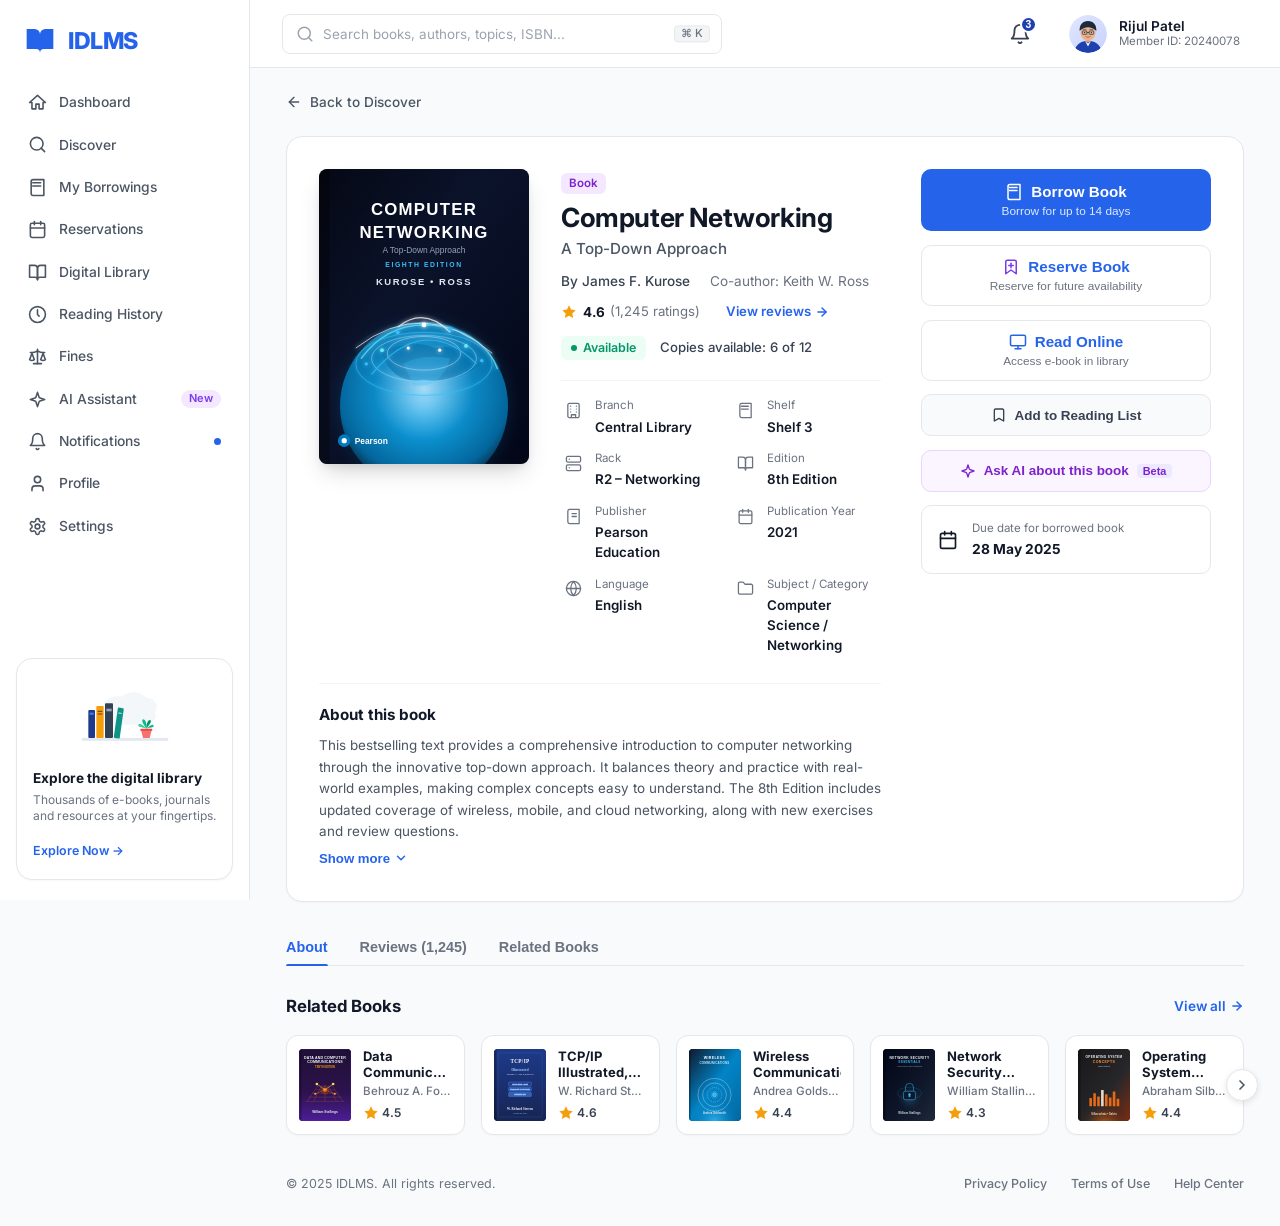
==== book-details.html @ 8ca8f544 "first commit" ====
<!DOCTYPE html>
<html lang="en">
<head>
    <meta charset="UTF-8">
    <meta name="viewport" content="width=device-width, initial-scale=1.0">
    <title>IDLMS - Book Details</title>
    <link rel="stylesheet" href="css/global.css">
    <link rel="stylesheet" href="css/components.css">
    <link rel="stylesheet" href="css/book-details.css">
</head>
<body>
    <div class="app-layout">
        <!-- ==================== SIDEBAR ==================== -->
        <aside class="sidebar">
            <div class="sidebar-top-group">
                <!-- Logo -->
                <div class="sidebar-header">
                    <a href="dashboard.html" class="sidebar-logo">
                        <svg xmlns="http://www.w3.org/2000/svg" viewBox="0 0 24 24" fill="currentColor">
                            <path d="M2 3h6a4 4 0 0 1 4 4v14a3 3 0 0 0-3-3H2z"></path>
                            <path d="M22 3h-6a4 4 0 0 0-4 4v14a3 3 0 0 1 3-3h7z"></path>
                        </svg>
                        IDLMS
                    </a>
                </div>

                <!-- Navigation Links -->
                <nav class="sidebar-nav">
                    <a href="dashboard.html" class="nav-link">
                        <svg xmlns="http://www.w3.org/2000/svg" viewBox="0 0 24 24" fill="none" stroke="currentColor" stroke-width="2" stroke-linecap="round" stroke-linejoin="round">
                            <path d="M10 20v-6h4v6h5v-8h3L12 3 2 12h3v8z"></path>
                        </svg>
                        <span>Dashboard</span>
                    </a>

                    <a href="discover.html" class="nav-link">
                        <svg xmlns="http://www.w3.org/2000/svg" viewBox="0 0 24 24" fill="none" stroke="currentColor" stroke-width="2" stroke-linecap="round" stroke-linejoin="round">
                            <circle cx="11" cy="11" r="8"></circle>
                            <line x1="21" y1="21" x2="16.65" y2="16.65"></line>
                        </svg>
                        <span>Discover</span>
                    </a>

                    <a href="borrowings.html" class="nav-link">
                        <svg xmlns="http://www.w3.org/2000/svg" viewBox="0 0 24 24" fill="none" stroke="currentColor" stroke-width="2" stroke-linecap="round" stroke-linejoin="round">
                            <path d="M4 19.5v-15A2.5 2.5 0 0 1 6.5 2H20v20H6.5a2.5 2.5 0 0 1-2.5-2.5Z"></path>
                            <path d="M6 6h10"></path>
                            <path d="M6 10h10"></path>
                        </svg>
                        <span>My Borrowings</span>
                    </a>

                    <a href="reservations.html" class="nav-link">
                        <svg xmlns="http://www.w3.org/2000/svg" viewBox="0 0 24 24" fill="none" stroke="currentColor" stroke-width="2" stroke-linecap="round" stroke-linejoin="round">
                            <rect width="18" height="18" x="3" y="4" rx="2" ry="2"></rect>
                            <line x1="16" x2="16" y1="2" y2="6"></line>
                            <line x1="8" x2="8" y1="2" y2="6"></line>
                            <line x1="3" x2="21" y1="10" y2="10"></line>
                        </svg>
                        <span>Reservations</span>
                    </a>

                    <a href="digital-library.html" class="nav-link">
                        <svg xmlns="http://www.w3.org/2000/svg" viewBox="0 0 24 24" fill="none" stroke="currentColor" stroke-width="2" stroke-linecap="round" stroke-linejoin="round">
                            <path d="M2 3h6a4 4 0 0 1 4 4v14a3 3 0 0 0-3-3H2z"></path>
                            <path d="M22 3h-6a4 4 0 0 0-4 4v14a3 3 0 0 1 3-3h7z"></path>
                        </svg>
                        <span>Digital Library</span>
                    </a>

                    <a href="reading-history.html" class="nav-link">
                        <svg xmlns="http://www.w3.org/2000/svg" viewBox="0 0 24 24" fill="none" stroke="currentColor" stroke-width="2" stroke-linecap="round" stroke-linejoin="round">
                            <circle cx="12" cy="12" r="10"></circle>
                            <polyline points="12 6 12 12 14 14"></polyline>
                        </svg>
                        <span>Reading History</span>
                    </a>

                    <a href="fines.html" class="nav-link">
                        <svg xmlns="http://www.w3.org/2000/svg" viewBox="0 0 24 24" fill="none" stroke="currentColor" stroke-width="2" stroke-linecap="round" stroke-linejoin="round">
                            <path d="m16 16 3-8 3 8c-.87.65-1.92 1-3 1s-2.13-.35-3-1Z"></path>
                            <path d="m2 16 3-8 3 8c-.87.65-1.92 1-3 1s-2.13-.35-3-1Z"></path>
                            <path d="M7 21h10"></path>
                            <path d="M12 3v18"></path>
                            <path d="M3 7h2c2 0 5-1 7-2 2 1 5 2 7 2h2"></path>
                        </svg>
                        <span>Fines</span>
                    </a>

                    <a href="#" class="nav-link">
                        <svg xmlns="http://www.w3.org/2000/svg" viewBox="0 0 24 24" fill="none" stroke="currentColor" stroke-width="2" stroke-linecap="round" stroke-linejoin="round">
                            <path d="m12 3-1.9 5.8a2 2 0 0 1-1.3 1.3L3 12l5.8 1.9a2 2 0 0 1 1.3 1.3L12 21l1.9-5.8a2 2 0 0 1 1.3-1.3L21 12l-5.8-1.9a2 2 0 0 1-1.3-1.3Z"></path>
                        </svg>
                        <span>AI Assistant</span>
                        <span class="nav-badge nav-badge-purple">New</span>
                    </a>

                    <a href="#" class="nav-link">
                        <svg xmlns="http://www.w3.org/2000/svg" viewBox="0 0 24 24" fill="none" stroke="currentColor" stroke-width="2" stroke-linecap="round" stroke-linejoin="round">
                            <path d="M6 8a6 6 0 0 1 12 0c0 7 3 9 3 9H3s3-2 3-9"></path>
                            <path d="M10.3 21a1.94 1.94 0 0 0 3.4 0"></path>
                        </svg>
                        <span>Notifications</span>
                        <span class="nav-dot"></span>
                    </a>

                    <a href="#" class="nav-link">
                        <svg xmlns="http://www.w3.org/2000/svg" viewBox="0 0 24 24" fill="none" stroke="currentColor" stroke-width="2" stroke-linecap="round" stroke-linejoin="round">
                            <path d="M19 21v-2a4 4 0 0 0-4-4H9a4 4 0 0 0-4 4v2"></path>
                            <circle cx="12" cy="7" r="4"></circle>
                        </svg>
                        <span>Profile</span>
                    </a>

                    <a href="#" class="nav-link">
                        <svg xmlns="http://www.w3.org/2000/svg" viewBox="0 0 24 24" fill="none" stroke="currentColor" stroke-width="2" stroke-linecap="round" stroke-linejoin="round">
                            <path d="M12.22 2h-.44a2 2 0 0 0-2 2v.18a2 2 0 0 1-1 1.73l-.43.25a2 2 0 0 1-2 0l-.15-.08a2 2 0 0 0-2.73.73l-.22.38a2 2 0 0 0 .73 2.73l.15.1a2 2 0 0 1 1 1.72v.51a2 2 0 0 1-1 1.74l-.15.09a2 2 0 0 0-.73 2.73l.22.38a2 2 0 0 0 2.73.73l.15-.08a2 2 0 0 1 2 0l.43.25a2 2 0 0 1 1 1.73V20a2 2 0 0 0 2 2h.44a2 2 0 0 0 2-2v-.18a2 2 0 0 1 1-1.73l.43-.25a2 2 0 0 1 2 0l.15.08a2 2 0 0 0 2.73-.73l.22-.39a2 2 0 0 0-.73-2.73l-.15-.08a2 2 0 0 1-1-1.74v-.5a2 2 0 0 1 1-1.74l.15-.09a2 2 0 0 0 .73-2.73l-.22-.38a2 2 0 0 0-2.73-.73l-.15.08a2 2 0 0 1-2 0l-.43-.25a2 2 0 0 1-1-1.73V4a2 2 0 0 0-2-2z"></path>
                            <circle cx="12" cy="12" r="3"></circle>
                        </svg>
                        <span>Settings</span>
                    </a>
                </nav>
            </div>

            <!-- Bottom Promo Card -->
            <div class="sidebar-promo">
                <div class="sidebar-promo-img-wrap">
                    <img src="assets/images/digital-lib-promo.svg" alt="Explore the digital library">
                </div>
                <h4>Explore the digital library</h4>
                <p>Thousands of e-books, journals and resources at your fingertips.</p>
                <a href="digital-library.html">Explore Now &rarr;</a>
            </div>
        </aside>

        <!-- ==================== MAIN CONTENT WRAPPER ==================== -->
        <div class="main-wrapper">
            <!-- Top Header -->
            <header class="top-header">
                <form class="header-search" id="headerSearchForm" action="search-results.html" method="GET">
                    <svg class="header-search-icon" xmlns="http://www.w3.org/2000/svg" viewBox="0 0 24 24" fill="none" stroke="currentColor" stroke-width="2" stroke-linecap="round" stroke-linejoin="round">
                        <circle cx="11" cy="11" r="8"></circle>
                        <line x1="21" y1="21" x2="16.65" y2="16.65"></line>
                    </svg>
                    <input type="text" name="q" id="globalSearchInput" class="header-search-input" placeholder="Search books, authors, topics, ISBN...">
                    <span class="search-shortcut-kbd">&#8984; K</span>
                </form>

                <div class="header-right">
                    <!-- Notifications -->
                    <div class="dropdown-container">
                        <button type="button" class="header-notification-btn" id="notifBtn" title="Notifications">
                            <svg xmlns="http://www.w3.org/2000/svg" viewBox="0 0 24 24" fill="none" stroke="currentColor" stroke-width="2" stroke-linecap="round" stroke-linejoin="round">
                                <path d="M6 8a6 6 0 0 1 12 0c0 7 3 9 3 9H3s3-2 3-9"></path>
                                <path d="M10.3 21a1.94 1.94 0 0 0 3.4 0"></path>
                            </svg>
                            <span class="notification-count-badge">3</span>
                        </button>
                        <div class="popover-menu" id="notifMenu" style="width: 280px;">
                            <div style="padding: 0.5rem 1rem; font-weight: 700; font-size: 0.85rem; border-bottom: 1px solid #E5E7EB;">
                                Notifications (3)
                            </div>
                            <div class="popover-item" style="flex-direction: column; align-items: flex-start; gap: 2px;">
                                <span style="font-weight: 600; color: #111827;">Book Due in 2 days</span>
                                <span style="font-size: 0.72rem; color: #6B7280;">Deep Work is due on 26 May 2025</span>
                            </div>
                            <div class="popover-item" style="flex-direction: column; align-items: flex-start; gap: 2px;">
                                <span style="font-weight: 600; color: #111827;">Reservation Available</span>
                                <span style="font-size: 0.72rem; color: #6B7280;">Thinking, Fast and Slow is ready for pickup</span>
                            </div>
                            <div class="popover-item" style="flex-direction: column; align-items: flex-start; gap: 2px;">
                                <span style="font-weight: 600; color: #DC2626;">Fine Reminder</span>
                                <span style="font-size: 0.72rem; color: #6B7280;">Outstanding library balance: ₹120</span>
                            </div>
                        </div>
                    </div>

                    <!-- User Profile -->
                    <div class="dropdown-container">
                        <div class="user-profile-widget" id="profileWidget">
                            <img src="assets/images/avatar.svg" alt="Rijul Patel" class="user-avatar-img">
                            <div class="user-meta">
                                <span class="user-name">Rijul Patel</span>
                                <span class="user-member-id">Member ID: 20240078</span>
                            </div>
                        </div>
                        <div class="popover-menu" id="profileMenu">
                            <a href="#" class="popover-item">
                                <svg xmlns="http://www.w3.org/2000/svg" viewBox="0 0 24 24" fill="none" stroke="currentColor" stroke-width="2"><path d="M19 21v-2a4 4 0 0 0-4-4H9a4 4 0 0 0-4 4v2"></path><circle cx="12" cy="7" r="4"></circle></svg>
                                <span>My Profile</span>
                            </a>
                            <a href="borrowings.html" class="popover-item">
                                <svg xmlns="http://www.w3.org/2000/svg" viewBox="0 0 24 24" fill="none" stroke="currentColor" stroke-width="2"><path d="M4 19.5v-15A2.5 2.5 0 0 1 6.5 2H20v20H6.5a2.5 2.5 0 0 1-2.5-2.5Z"></path></svg>
                                <span>Borrowing History</span>
                            </a>
                            <a href="#" class="popover-item">
                                <svg xmlns="http://www.w3.org/2000/svg" viewBox="0 0 24 24" fill="none" stroke="currentColor" stroke-width="2"><circle cx="12" cy="12" r="3"></circle><path d="M12.22 2h-.44a2 2 0 0 0-2 2v.18a2 2 0 0 1-1 1.73l-.43.25a2 2 0 0 1-2 0l-.15-.08a2 2 0 0 0-2.73.73l-.22.38a2 2 0 0 0 .73 2.73l.15.1a2 2 0 0 1 1 1.72v.51a2 2 0 0 1-1 1.74l-.15.09a2 2 0 0 0-.73 2.73l.22.38a2 2 0 0 0 2.73.73l.15-.08a2 2 0 0 1 2 0l.43.25a2 2 0 0 1 1 1.73V20a2 2 0 0 0 2 2h.44a2 2 0 0 0 2-2v-.18a2 2 0 0 1 1-1.73l.43-.25a2 2 0 0 1 2 0l.15.08a2 2 0 0 0 2.73-.73l.22-.39a2 2 0 0 0-.73-2.73l-.15-.08a2 2 0 0 1-1-1.74v-.5a2 2 0 0 1 1-1.74l.15-.09a2 2 0 0 0 .73-2.73l-.22-.38a2 2 0 0 0-2.73-.73l-.15.08a2 2 0 0 1-2 0l-.43-.25a2 2 0 0 1-1-1.73V4a2 2 0 0 0-2-2z"></path></svg>
                                <span>Account Settings</span>
                            </a>
                            <div class="popover-divider"></div>
                            <a href="index.html" class="popover-item" style="color: #DC2626;">
                                <svg xmlns="http://www.w3.org/2000/svg" viewBox="0 0 24 24" fill="none" stroke="currentColor" stroke-width="2" style="color: #DC2626;"><path d="M9 21H5a2 2 0 0 1-2-2V5a2 2 0 0 1 2-2h4"></path><polyline points="16 17 21 12 16 7"></polyline><line x1="21" y1="12" x2="9" y2="12"></line></svg>
                                <span>Sign Out</span>
                            </a>
                        </div>
                    </div>
                </div>
            </header>

            <!-- Main Book Details Body -->
            <main class="book-details-main">
                <!-- Back navigation link -->
                <div class="back-nav-wrap">
                    <a href="dashboard.html" class="back-nav-link" id="backBtn">
                        <svg xmlns="http://www.w3.org/2000/svg" viewBox="0 0 24 24" fill="none" stroke="currentColor" stroke-width="2" stroke-linecap="round" stroke-linejoin="round">
                            <line x1="19" y1="12" x2="5" y2="12"></line>
                            <polyline points="12 19 5 12 12 5"></polyline>
                        </svg>
                        <span>Back</span>
                    </a>
                </div>

                <!-- Main White Card: Left Info & Right Actions -->
                <div class="book-details-card">
                    <!-- Left Section: Cover + Metadata + Specifications + About -->
                    <div class="book-details-left">
                        <!-- Top Row: Cover and Core Meta -->
                        <div class="book-hero-section">
                            <!-- Large Book Cover -->
                            <div class="book-cover-large-wrap">
                                <img src="assets/images/covers/computer-networking.svg" alt="Computer Networking" id="bookCover" class="book-cover-large">
                            </div>

                            <!-- Meta Details -->
                            <div class="book-info-col">
                                <span class="book-type-pill" id="bookTypeBadge">Book</span>
                                <h1 class="book-details-title" id="bookTitle">Computer Networking</h1>
                                <p class="book-details-subtitle" id="bookSubtitle">A Top-Down Approach</p>

                                <div class="book-authors-row">
                                    <span class="book-author-primary" id="bookAuthor">By James F. Kurose</span>
                                    <span class="book-author-secondary" id="bookCoAuthor">Co-author: Keith W. Ross</span>
                                </div>

                                <div class="book-rating-row">
                                    <svg class="star-icon-gold" viewBox="0 0 24 24" fill="currentColor">
                                        <polygon points="12 2 15.09 8.26 22 9.27 17 14.14 18.18 21.02 12 17.77 5.82 21.02 7 14.14 2 9.27 8.91 8.26 12 2"></polygon>
                                    </svg>
                                    <span class="rating-score" id="bookRating">4.6</span>
                                    <span class="rating-count" id="bookRatingCount">(1,245 ratings)</span>
                                    <a class="view-reviews-link" id="viewReviewsLink">
                                        <span>View reviews</span>
                                        <svg xmlns="http://www.w3.org/2000/svg" width="14" height="14" viewBox="0 0 24 24" fill="none" stroke="currentColor" stroke-width="2.5" stroke-linecap="round" stroke-linejoin="round">
                                            <line x1="5" y1="12" x2="19" y2="12"></line>
                                            <polyline points="12 5 19 12 12 19"></polyline>
                                        </svg>
                                    </a>
                                </div>

                                <div class="book-avail-row">
                                    <div class="badge-available-green" id="bookAvailBadge">
                                        <span class="badge-available-dot" id="bookAvailDot"></span>
                                        <span id="bookAvailText">Available</span>
                                    </div>
                                    <span class="copies-text" id="bookCopiesText">Copies available: 6 of 12</span>
                                </div>

                                <!-- 2-Column Specifications Grid -->
                                <div class="book-specs-grid">
                                    <!-- 1. Branch -->
                                    <div class="spec-item">
                                        <div class="spec-icon-box">
                                            <svg xmlns="http://www.w3.org/2000/svg" viewBox="0 0 24 24" fill="none" stroke="currentColor" stroke-width="1.8" stroke-linecap="round" stroke-linejoin="round">
                                                <rect width="16" height="20" x="4" y="2" rx="2" ry="2"></rect>
                                                <path d="M9 22v-4h6v4"></path>
                                                <path d="M8 6h.01"></path>
                                                <path d="M16 6h.01"></path>
                                                <path d="M8 10h.01"></path>
                                                <path d="M16 10h.01"></path>
                                                <path d="M8 14h.01"></path>
                                                <path d="M16 14h.01"></path>
                                            </svg>
                                        </div>
                                        <div class="spec-details">
                                            <span class="spec-label">Branch</span>
                                            <span class="spec-value" id="bookBranch">Central Library</span>
                                        </div>
                                    </div>

                                    <!-- 2. Shelf -->
                                    <div class="spec-item">
                                        <div class="spec-icon-box">
                                            <svg xmlns="http://www.w3.org/2000/svg" viewBox="0 0 24 24" fill="none" stroke="currentColor" stroke-width="1.8" stroke-linecap="round" stroke-linejoin="round">
                                                <path d="M4 19.5v-15A2.5 2.5 0 0 1 6.5 2H20v20H6.5a2.5 2.5 0 0 1-2.5-2.5Z"></path>
                                                <path d="M6 6h10"></path>
                                                <path d="M6 10h10"></path>
                                            </svg>
                                        </div>
                                        <div class="spec-details">
                                            <span class="spec-label">Shelf</span>
                                            <span class="spec-value" id="bookShelf">Shelf 3</span>
                                        </div>
                                    </div>

                                    <!-- 3. Rack -->
                                    <div class="spec-item">
                                        <div class="spec-icon-box">
                                            <svg xmlns="http://www.w3.org/2000/svg" viewBox="0 0 24 24" fill="none" stroke="currentColor" stroke-width="1.8" stroke-linecap="round" stroke-linejoin="round">
                                                <rect width="20" height="8" x="2" y="2" rx="2" ry="2"></rect>
                                                <rect width="20" height="8" x="2" y="14" rx="2" ry="2"></rect>
                                                <line x1="6" x2="6.01" y1="6" y2="6"></line>
                                                <line x1="6" x2="6.01" y1="18" y2="18"></line>
                                            </svg>
                                        </div>
                                        <div class="spec-details">
                                            <span class="spec-label">Rack</span>
                                            <span class="spec-value" id="bookRack">R2 – Networking</span>
                                        </div>
                                    </div>

                                    <!-- 4. Edition -->
                                    <div class="spec-item">
                                        <div class="spec-icon-box">
                                            <svg xmlns="http://www.w3.org/2000/svg" viewBox="0 0 24 24" fill="none" stroke="currentColor" stroke-width="1.8" stroke-linecap="round" stroke-linejoin="round">
                                                <path d="M2 3h6a4 4 0 0 1 4 4v14a3 3 0 0 0-3-3H2z"></path>
                                                <path d="M22 3h-6a4 4 0 0 0-4 4v14a3 3 0 0 1 3-3h7z"></path>
                                            </svg>
                                        </div>
                                        <div class="spec-details">
                                            <span class="spec-label">Edition</span>
                                            <span class="spec-value" id="bookEdition">8th Edition</span>
                                        </div>
                                    </div>

                                    <!-- 5. Publisher -->
                                    <div class="spec-item">
                                        <div class="spec-icon-box">
                                            <svg xmlns="http://www.w3.org/2000/svg" viewBox="0 0 24 24" fill="none" stroke="currentColor" stroke-width="1.8" stroke-linecap="round" stroke-linejoin="round">
                                                <path d="M4 19.5v-15A2.5 2.5 0 0 1 6.5 2H20v20H6.5a2.5 2.5 0 0 1-2.5-2.5Z"></path>
                                                <line x1="10" x2="16" y1="8" y2="8"></line>
                                                <line x1="10" x2="16" y1="12" y2="12"></line>
                                            </svg>
                                        </div>
                                        <div class="spec-details">
                                            <span class="spec-label">Publisher</span>
                                            <span class="spec-value" id="bookPublisher">Pearson Education</span>
                                        </div>
                                    </div>

                                    <!-- 6. Publication Year -->
                                    <div class="spec-item">
                                        <div class="spec-icon-box">
                                            <svg xmlns="http://www.w3.org/2000/svg" viewBox="0 0 24 24" fill="none" stroke="currentColor" stroke-width="1.8" stroke-linecap="round" stroke-linejoin="round">
                                                <rect width="18" height="18" x="3" y="4" rx="2" ry="2"></rect>
                                                <line x1="16" x2="16" y1="2" y2="6"></line>
                                                <line x1="8" x2="8" y1="2" y2="6"></line>
                                                <line x1="3" x2="21" y1="10" y2="10"></line>
                                            </svg>
                                        </div>
                                        <div class="spec-details">
                                            <span class="spec-label">Publication Year</span>
                                            <span class="spec-value" id="bookYear">2021</span>
                                        </div>
                                    </div>

                                    <!-- 7. Language -->
                                    <div class="spec-item">
                                        <div class="spec-icon-box">
                                            <svg xmlns="http://www.w3.org/2000/svg" viewBox="0 0 24 24" fill="none" stroke="currentColor" stroke-width="1.8" stroke-linecap="round" stroke-linejoin="round">
                                                <circle cx="12" cy="12" r="10"></circle>
                                                <line x1="2" x2="22" y1="12" y2="12"></line>
                                                <path d="M12 2a15.3 15.3 0 0 1 4 10 15.3 15.3 0 0 1-4 10 15.3 15.3 0 0 1-4-10 15.3 15.3 0 0 1 4-10z"></path>
                                            </svg>
                                        </div>
                                        <div class="spec-details">
                                            <span class="spec-label">Language</span>
                                            <span class="spec-value" id="bookLanguage">English</span>
                                        </div>
                                    </div>

                                    <!-- 8. Subject / Category -->
                                    <div class="spec-item">
                                        <div class="spec-icon-box">
                                            <svg xmlns="http://www.w3.org/2000/svg" viewBox="0 0 24 24" fill="none" stroke="currentColor" stroke-width="1.8" stroke-linecap="round" stroke-linejoin="round">
                                                <path d="M4 20h16a2 2 0 0 0 2-2V8a2 2 0 0 0-2-2h-7.93a2 2 0 0 1-1.66-.9l-.82-1.2A2 2 0 0 0 7.93 3H4a2 2 0 0 0-2 2v13c0 1.1.9 2 2 2Z"></path>
                                            </svg>
                                        </div>
                                        <div class="spec-details">
                                            <span class="spec-label">Subject / Category</span>
                                            <span class="spec-value" id="bookCategory">Computer Science / Networking</span>
                                        </div>
                                    </div>
                                </div>
                            </div>
                        </div>

                        <!-- Bottom: About this book Section -->
                        <div class="book-about-section">
                            <h3 class="about-heading">About this book</h3>
                            <p class="about-text" id="bookAbout">
                                This bestselling text provides a comprehensive introduction to computer networking through the innovative top-down approach. It balances theory and practice with real-world examples, making complex concepts easy to understand. The 8th Edition includes updated coverage of wireless, mobile, and cloud networking, along with new exercises and review questions.
                            </p>
                            <p class="about-text about-extended-text" id="bookAboutExtended">
                                Widely adopted by academic institutions and networking professionals worldwide, this edition incorporates recent advancements in networking architecture, Software-Defined Networking (SDN), internet security, and modern transport layer protocols including QUIC. Features hands-on Wireshark lab assignments and comprehensive end-of-chapter problems.
                            </p>
                            <button type="button" class="btn-show-more" id="btnShowMore">
                                <span>Show more</span>
                                <svg xmlns="http://www.w3.org/2000/svg" width="14" height="14" viewBox="0 0 24 24" fill="none" stroke="currentColor" stroke-width="2.5" stroke-linecap="round" stroke-linejoin="round">
                                    <polyline points="6 9 12 15 18 9"></polyline>
                                </svg>
                            </button>
                        </div>
                    </div>

                    <!-- Right Section: Action Panel Stack -->
                    <div class="book-actions-sidebar">
                        <!-- 1. Borrow Book Primary Action -->
                        <button type="button" class="btn-action-borrow" id="btnBorrowBook">
                            <div class="action-btn-main-row">
                                <svg xmlns="http://www.w3.org/2000/svg" viewBox="0 0 24 24" fill="none" stroke="currentColor" stroke-width="2" stroke-linecap="round" stroke-linejoin="round">
                                    <path d="M4 19.5v-15A2.5 2.5 0 0 1 6.5 2H20v20H6.5a2.5 2.5 0 0 1-2.5-2.5Z"></path>
                                    <path d="M6 6h10"></path>
                                    <path d="M6 10h10"></path>
                                </svg>
                                <span>Borrow Book</span>
                            </div>
                            <span class="action-btn-subtext">Borrow for up to 14 days</span>
                        </button>

                        <!-- 2. Reserve Book Secondary Action -->
                        <button type="button" class="btn-action-reserve" id="btnReserveBook">
                            <div class="action-btn-main-row">
                                <svg xmlns="http://www.w3.org/2000/svg" viewBox="0 0 24 24" fill="none" stroke="currentColor" stroke-width="2" stroke-linecap="round" stroke-linejoin="round">
                                    <path d="M19 21l-7-5-7 5V5a2 2 0 0 1 2-2h10a2 2 0 0 1 2 2z"></path>
                                    <line x1="12" y1="7" x2="12" y2="13"></line>
                                    <line x1="9" y1="10" x2="15" y2="10"></line>
                                </svg>
                                <span>Reserve Book</span>
                            </div>
                            <span class="action-btn-subtext">Reserve for future availability</span>
                        </button>

                        <!-- 3. Read Online Action -->
                        <button type="button" class="btn-action-read" id="btnReadOnline">
                            <div class="action-btn-main-row">
                                <svg xmlns="http://www.w3.org/2000/svg" viewBox="0 0 24 24" fill="none" stroke="currentColor" stroke-width="2" stroke-linecap="round" stroke-linejoin="round">
                                    <rect width="20" height="14" x="2" y="3" rx="2"></rect>
                                    <line x1="8" x2="16" y1="21" y2="21"></line>
                                    <line x1="12" x2="12" y1="17" y2="21"></line>
                                </svg>
                                <span>Read Online</span>
                            </div>
                            <span class="action-btn-subtext">Access e-book in library</span>
                        </button>

                        <!-- 4. Add to Reading List Action -->
                        <button type="button" class="btn-action-bookmark" id="btnBookmark">
                            <svg xmlns="http://www.w3.org/2000/svg" viewBox="0 0 24 24" fill="none" stroke="currentColor" stroke-width="2" stroke-linecap="round" stroke-linejoin="round">
                                <path d="m19 21-7-4-7 4V5a2 2 0 0 1 2-2h10a2 2 0 0 1 2 2v16z"></path>
                            </svg>
                            <span id="bookmarkBtnText">Add to Reading List</span>
                        </button>

                        <!-- 5. Ask AI Action -->
                        <button type="button" class="btn-action-ai" id="btnAskAI">
                            <svg xmlns="http://www.w3.org/2000/svg" viewBox="0 0 24 24" fill="none" stroke="currentColor" stroke-width="2" stroke-linecap="round" stroke-linejoin="round">
                                <path d="m12 3-1.9 5.8a2 2 0 0 1-1.3 1.3L3 12l5.8 1.9a2 2 0 0 1 1.3 1.3L12 21l1.9-5.8a2 2 0 0 1 1.3-1.3L21 12l-5.8-1.9a2 2 0 0 1-1.3-1.3Z"></path>
                            </svg>
                            <span>Ask AI about this book</span>
                            <span class="ai-beta-tag">Beta</span>
                        </button>

                        <!-- 6. Due Date Card -->
                        <div class="due-date-card" id="dueDateCard">
                            <div class="due-icon-box">
                                <svg xmlns="http://www.w3.org/2000/svg" viewBox="0 0 24 24" fill="none" stroke="currentColor" stroke-width="2" stroke-linecap="round" stroke-linejoin="round">
                                    <rect width="18" height="18" x="3" y="4" rx="2" ry="2"></rect>
                                    <line x1="16" x2="16" y1="2" y2="6"></line>
                                    <line x1="8" x2="8" y1="2" y2="6"></line>
                                    <line x1="3" x2="21" y1="10" y2="10"></line>
                                </svg>
                            </div>
                            <div class="due-meta">
                                <span class="due-label">Due date for borrowed book</span>
                                <span class="due-value" id="bookDueDate">28 May 2025</span>
                            </div>
                        </div>
                    </div>
                </div>

                <!-- Navigation Tabs: About, Reviews, Related Books -->
                <div class="details-tabs-row">
                    <button type="button" class="detail-tab-btn active" data-tab="about">About</button>
                    <button type="button" class="detail-tab-btn" data-tab="reviews" id="tabReviewsBtn">Reviews (1,245)</button>
                    <button type="button" class="detail-tab-btn" data-tab="related" id="tabRelatedBtn">Related Books</button>
                </div>

                <!-- Tab Panel 1 & Default: Related Books Section -->
                <div class="tab-panel active" id="panel-about">
                    <section class="related-books-section">
                        <div class="related-header-row">
                            <h2 class="related-title">Related Books</h2>
                            <a href="discover.html" class="related-view-all">
                                <span>View all</span>
                                <svg xmlns="http://www.w3.org/2000/svg" width="14" height="14" viewBox="0 0 24 24" fill="none" stroke="currentColor" stroke-width="2.5" stroke-linecap="round" stroke-linejoin="round">
                                    <line x1="5" y1="12" x2="19" y2="12"></line>
                                    <polyline points="12 5 19 12 12 19"></polyline>
                                </svg>
                            </a>
                        </div>

                        <div class="related-cards-wrapper">
                            <!-- 5 Related Cards Grid -->
                            <div class="related-cards-grid" id="relatedCardsGrid">
                                <!-- Card 1: Data Communications and Networking -->
                                <a href="book-details.html?id=data-communications" class="related-book-card">
                                    <div class="related-cover-thumb">
                                        <img src="assets/images/covers/data-comm.svg" alt="Data Communications and Networking">
                                    </div>
                                    <div class="related-meta">
                                        <h3 class="related-book-title">Data Communications and Networking</h3>
                                        <span class="related-book-author">Behrouz A. Forouzan</span>
                                        <div class="related-rating-row">
                                            <svg class="star-icon-gold" viewBox="0 0 24 24" fill="currentColor" width="12" height="12">
                                                <polygon points="12 2 15.09 8.26 22 9.27 17 14.14 18.18 21.02 12 17.77 5.82 21.02 7 14.14 2 9.27 8.91 8.26 12 2"></polygon>
                                            </svg>
                                            <span>4.5</span>
                                        </div>
                                    </div>
                                </a>

                                <!-- Card 2: TCP/IP Illustrated Volume 1 -->
                                <a href="book-details.html?id=tcp-ip-illustrated" class="related-book-card">
                                    <div class="related-cover-thumb">
                                        <img src="assets/images/covers/tcp-ip-illustrated.svg" alt="TCP/IP Illustrated Volume 1">
                                    </div>
                                    <div class="related-meta">
                                        <h3 class="related-book-title">TCP/IP Illustrated Volume 1</h3>
                                        <span class="related-book-author">W. Richard Stevens</span>
                                        <div class="related-rating-row">
                                            <svg class="star-icon-gold" viewBox="0 0 24 24" fill="currentColor" width="12" height="12">
                                                <polygon points="12 2 15.09 8.26 22 9.27 17 14.14 18.18 21.02 12 17.77 5.82 21.02 7 14.14 2 9.27 8.91 8.26 12 2"></polygon>
                                            </svg>
                                            <span>4.6</span>
                                        </div>
                                    </div>
                                </a>

                                <!-- Card 3: Wireless Communications -->
                                <a href="book-details.html?id=wireless-communications" class="related-book-card">
                                    <div class="related-cover-thumb">
                                        <img src="assets/images/covers/wireless-comm.svg" alt="Wireless Communications">
                                    </div>
                                    <div class="related-meta">
                                        <h3 class="related-book-title">Wireless Communications</h3>
                                        <span class="related-book-author">Andrea Goldsmith</span>
                                        <div class="related-rating-row">
                                            <svg class="star-icon-gold" viewBox="0 0 24 24" fill="currentColor" width="12" height="12">
                                                <polygon points="12 2 15.09 8.26 22 9.27 17 14.14 18.18 21.02 12 17.77 5.82 21.02 7 14.14 2 9.27 8.91 8.26 12 2"></polygon>
                                            </svg>
                                            <span>4.4</span>
                                        </div>
                                    </div>
                                </a>

                                <!-- Card 4: Network Security Essentials -->
                                <a href="book-details.html?id=network-security" class="related-book-card">
                                    <div class="related-cover-thumb">
                                        <img src="assets/images/covers/network-security.svg" alt="Network Security Essentials">
                                    </div>
                                    <div class="related-meta">
                                        <h3 class="related-book-title">Network Security Essentials</h3>
                                        <span class="related-book-author">William Stallings</span>
                                        <div class="related-rating-row">
                                            <svg class="star-icon-gold" viewBox="0 0 24 24" fill="currentColor" width="12" height="12">
                                                <polygon points="12 2 15.09 8.26 22 9.27 17 14.14 18.18 21.02 12 17.77 5.82 21.02 7 14.14 2 9.27 8.91 8.26 12 2"></polygon>
                                            </svg>
                                            <span>4.3</span>
                                        </div>
                                    </div>
                                </a>

                                <!-- Card 5: Operating System Concepts -->
                                <a href="book-details.html?id=operating-system-concepts" class="related-book-card">
                                    <div class="related-cover-thumb">
                                        <img src="assets/images/covers/os-concepts.svg" alt="Operating System Concepts">
                                    </div>
                                    <div class="related-meta">
                                        <h3 class="related-book-title">Operating System Concepts</h3>
                                        <span class="related-book-author">Abraham Silberschatz</span>
                                        <div class="related-rating-row">
                                            <svg class="star-icon-gold" viewBox="0 0 24 24" fill="currentColor" width="12" height="12">
                                                <polygon points="12 2 15.09 8.26 22 9.27 17 14.14 18.18 21.02 12 17.77 5.82 21.02 7 14.14 2 9.27 8.91 8.26 12 2"></polygon>
                                            </svg>
                                            <span>4.4</span>
                                        </div>
                                    </div>
                                </a>
                            </div>

                            <!-- Carousel arrow button -->
                            <button type="button" class="related-next-btn" id="relatedNextBtn" title="Next related books">
                                <svg xmlns="http://www.w3.org/2000/svg" width="16" height="16" viewBox="0 0 24 24" fill="none" stroke="currentColor" stroke-width="2.5" stroke-linecap="round" stroke-linejoin="round">
                                    <polyline points="9 18 15 12 9 6"></polyline>
                                </svg>
                            </button>
                        </div>
                    </section>
                </div>

                <!-- Tab Panel 2: Reviews Panel -->
                <div class="tab-panel" id="panel-reviews">
                    <section class="reviews-section-panel">
                        <div class="reviews-header">
                            <div class="reviews-summary-score">
                                <span class="big-rating-number" id="reviewBigRating">4.6</span>
                                <div class="stars-rating-wrap">
                                    <div style="display: flex; gap: 2px;">
                                        <svg class="star-icon-gold" viewBox="0 0 24 24" fill="currentColor" width="16" height="16"><polygon points="12 2 15.09 8.26 22 9.27 17 14.14 18.18 21.02 12 17.77 5.82 21.02 7 14.14 2 9.27 8.91 8.26 12 2"></polygon></svg>
                                        <svg class="star-icon-gold" viewBox="0 0 24 24" fill="currentColor" width="16" height="16"><polygon points="12 2 15.09 8.26 22 9.27 17 14.14 18.18 21.02 12 17.77 5.82 21.02 7 14.14 2 9.27 8.91 8.26 12 2"></polygon></svg>
                                        <svg class="star-icon-gold" viewBox="0 0 24 24" fill="currentColor" width="16" height="16"><polygon points="12 2 15.09 8.26 22 9.27 17 14.14 18.18 21.02 12 17.77 5.82 21.02 7 14.14 2 9.27 8.91 8.26 12 2"></polygon></svg>
                                        <svg class="star-icon-gold" viewBox="0 0 24 24" fill="currentColor" width="16" height="16"><polygon points="12 2 15.09 8.26 22 9.27 17 14.14 18.18 21.02 12 17.77 5.82 21.02 7 14.14 2 9.27 8.91 8.26 12 2"></polygon></svg>
                                        <svg class="star-icon-gold" viewBox="0 0 24 24" fill="currentColor" width="16" height="16" style="opacity: 0.5;"><polygon points="12 2 15.09 8.26 22 9.27 17 14.14 18.18 21.02 12 17.77 5.82 21.02 7 14.14 2 9.27 8.91 8.26 12 2"></polygon></svg>
                                    </div>
                                    <span style="font-size: 0.78rem; color: #6B7280;" id="reviewTotalRatings">Based on 1,245 verified ratings</span>
                                </div>
                            </div>
                            <button type="button" class="btn btn-secondary" id="btnWriteReview" style="font-size: 0.8rem; padding: 0.5rem 0.9rem;">Write a Review</button>
                        </div>

                        <!-- Reviews List Container -->
                        <div class="reviews-list-container" id="reviewsListContainer">
                            <!-- Populated dynamically -->
                        </div>
                    </section>
                </div>

                <!-- Footer Navigation Bar -->
                <footer class="page-footer">
                    <div class="footer-left">&copy; 2025 IDLMS. All rights reserved.</div>
                    <div class="footer-right">
                        <a href="#">Privacy Policy</a>
                        <a href="#">Terms of Use</a>
                        <a href="#">Help Center</a>
                    </div>
                </footer>
            </main>
        </div>
    </div>

    <!-- Scripts -->
    <script src="js/data.js"></script>
    <script src="js/app.js"></script>
</body>
</html>
---- css/global.css ----
/* Google Fonts */
@import url('https://fonts.googleapis.com/css2?family=Inter:wght@400;500;600;700&display=swap');

:root {
    /* Colors */
    --primary: #2563EB;
    --primary-hover: #1D4ED8;
    --primary-50: #EFF6FF;
    --primary-100: #DBEAFE;
    --primary-600: #2563EB;
    
    --purple-50: #F3E8FF;
    --purple-100: #EDE9FE;
    --purple-600: #7C3AED;
    --purple-700: #6D28D9;
    
    --amber-50: #FEF3C7;
    --amber-100: #FDE68A;
    --amber-600: #D97706;
    --amber-700: #B45309;
    
    --rose-50: #FEE2E2;
    --rose-600: #E11D48;
    
    --green-50: #DCFCE7;
    --green-600: #16A34A;
    --green-700: #15803D;

    --text-dark: #111827;
    --text-body: #374151;
    --text-muted: #6B7280;
    --text-light: #9CA3AF;
    --bg-page: #F8FAFC;
    --bg-card: #FFFFFF;
    --border-color: #E5E7EB;
    --border-subtle: #F1F5F9;
    
    /* Layout Dimensions */
    --sidebar-width: 250px;
    --header-height: 68px;
    
    /* Typography */
    --font-family: 'Inter', sans-serif;
    
    /* Spacing */
    --space-1: 0.25rem;
    --space-2: 0.5rem;
    --space-3: 0.75rem;
    --space-4: 1rem;
    --space-5: 1.25rem;
    --space-6: 1.5rem;
    --space-8: 2rem;
    
    /* Border Radius */
    --radius-sm: 0.375rem;
    --radius-md: 0.5rem;
    --radius-lg: 0.75rem;
    --radius-xl: 1rem;
    --radius-2xl: 1.25rem;
    --radius-full: 9999px;
    
    /* Shadows */
    --shadow-xs: 0 1px 2px 0 rgba(0, 0, 0, 0.03);
    --shadow-sm: 0 1px 3px 0 rgba(0, 0, 0, 0.05), 0 1px 2px 0 rgba(0, 0, 0, 0.03);
    --shadow-md: 0 4px 6px -1px rgba(0, 0, 0, 0.07), 0 2px 4px -1px rgba(0, 0, 0, 0.04);
    --shadow-lg: 0 10px 15px -3px rgba(0, 0, 0, 0.08), 0 4px 6px -2px rgba(0, 0, 0, 0.04);
}

* {
    margin: 0;
    padding: 0;
    box-sizing: border-box;
}

body {
    font-family: var(--font-family);
    background-color: var(--bg-page);
    color: var(--text-dark);
    line-height: 1.5;
    -webkit-font-smoothing: antialiased;
}

/* Typography Utilities */
h1, h2, h3, h4, h5, h6 {
    font-weight: 700;
    color: var(--text-dark);
}

a {
    color: var(--primary);
    text-decoration: none;
    font-weight: 500;
    transition: color 0.2s;
}

a:hover {
    color: var(--primary-hover);
}

/* Form Controls */
.form-group {
    margin-bottom: var(--space-4);
}

.form-label {
    display: block;
    font-size: 0.875rem;
    font-weight: 600;
    margin-bottom: var(--space-2);
    color: var(--text-dark);
}

.input-wrapper {
    position: relative;
    display: flex;
    align-items: center;
}

.input-icon {
    position: absolute;
    left: 1rem;
    color: var(--text-light);
    width: 20px;
    height: 20px;
    pointer-events: none;
}

.input-icon-right {
    position: absolute;
    right: 1rem;
    color: var(--text-light);
    width: 20px;
    height: 20px;
    cursor: pointer;
}

.form-control {
    width: 100%;
    padding: 0.75rem 2.75rem; /* Space for left and right icons */
    font-size: 0.875rem;
    border: 1px solid var(--border-color);
    border-radius: var(--radius-md);
    outline: none;
    transition: border-color 0.2s, box-shadow 0.2s;
    font-family: var(--font-family);
    color: var(--text-dark);
}

.form-control::placeholder {
    color: var(--text-light);
}

.form-control:focus {
    border-color: var(--primary);
    box-shadow: 0 0 0 3px rgba(79, 70, 229, 0.1);
}

/* Buttons */
.btn {
    display: inline-flex;
    align-items: center;
    justify-content: center;
    padding: 0.75rem 1.5rem;
    font-size: 0.875rem;
    font-weight: 600;
    border-radius: var(--radius-md);
    cursor: pointer;
    transition: all 0.2s;
    border: 1px solid transparent;
    font-family: var(--font-family);
    width: 100%;
    gap: 0.5rem;
}

.btn-primary {
    background-color: var(--primary);
    color: white;
}

.btn-primary:hover {
    background-color: var(--primary-hover);
}

.btn-outline {
    background-color: transparent;
    border-color: var(--border-color);
    color: var(--text-dark);
}

.btn-outline:hover {
    background-color: #F9FAFB;
}

/* Checkbox */
.checkbox-wrapper {
    display: flex;
    align-items: center;
    gap: 0.5rem;
}

.checkbox-wrapper input[type="checkbox"] {
    width: 1rem;
    height: 1rem;
    accent-color: var(--primary);
    cursor: pointer;
}

.checkbox-wrapper label {
    font-size: 0.875rem;
    color: var(--text-muted);
    cursor: pointer;
}

/* Divider */
.divider {
    display: flex;
    align-items: center;
    text-align: center;
    margin: 1.5rem 0;
    color: var(--text-light);
    font-size: 0.875rem;
}

.divider::before,
.divider::after {
    content: '';
    flex: 1;
    border-bottom: 1px solid var(--border-color);
}

.divider::before {
    margin-right: 1em;
}

.divider::after {
    margin-left: 1em;
}
---- css/components.css ----
/* ==========================================================================
   IDLMS - Reusable Components & Layout Styles
   ========================================================================== */

/* --- Main Layout Structure --- */
.app-layout {
    display: flex;
    min-height: 100vh;
    background-color: var(--bg-page);
    width: 100%;
}

/* --- Sidebar --- */
.sidebar {
    width: var(--sidebar-width);
    min-width: var(--sidebar-width);
    background-color: var(--bg-card);
    border-right: 1px solid var(--border-color);
    display: flex;
    flex-direction: column;
    justify-content: space-between;
    height: 100vh;
    position: sticky;
    top: 0;
    padding: 1.25rem 1rem 1.25rem 1rem;
    overflow-y: auto;
    z-index: 40;
}

.sidebar-header {
    padding: 0.25rem 0.5rem 1.25rem 0.5rem;
}

.sidebar-logo {
    display: inline-flex;
    align-items: center;
    gap: 0.75rem;
    text-decoration: none;
    color: var(--primary);
    font-size: 1.45rem;
    font-weight: 800;
    letter-spacing: -0.02em;
}

.sidebar-logo svg {
    width: 32px;
    height: 32px;
    color: var(--primary);
    flex-shrink: 0;
}

.sidebar-nav {
    display: flex;
    flex-direction: column;
    gap: 0.25rem;
    margin-bottom: auto;
}

.nav-link {
    display: flex;
    align-items: center;
    gap: 0.75rem;
    padding: 0.55rem 0.75rem;
    border-radius: var(--radius-md);
    color: #4B5563;
    font-size: 0.865rem;
    font-weight: 500;
    text-decoration: none;
    transition: all 0.15s ease-in-out;
    position: relative;
}

.nav-link:hover {
    background-color: #F8FAFC;
    color: var(--text-dark);
}

.nav-link.active {
    background-color: #EEF2FF;
    color: #2563EB;
    font-weight: 600;
}

.nav-link svg {
    width: 19px;
    height: 19px;
    flex-shrink: 0;
    color: currentColor;
}

.nav-link.active svg {
    color: #2563EB;
}

/* Nav Badges */
.nav-badge {
    margin-left: auto;
    padding: 0.15rem 0.5rem;
    font-size: 0.6875rem;
    font-weight: 600;
    border-radius: var(--radius-full);
    line-height: 1.2;
}

.nav-badge-purple {
    background-color: var(--purple-50);
    color: var(--purple-600);
}

.nav-dot {
    margin-left: auto;
    width: 7px;
    height: 7px;
    background-color: #2563EB;
    border-radius: 50%;
}

/* Sidebar Promo Card */
.sidebar-promo {
    background-color: #FFFFFF;
    border: 1px solid var(--border-color);
    border-radius: var(--radius-xl);
    padding: 1.15rem 1rem;
    margin-top: 1.5rem;
    box-shadow: var(--shadow-xs);
}

.sidebar-promo-img-wrap {
    width: 100%;
    height: 80px;
    display: flex;
    align-items: center;
    justify-content: center;
    margin-bottom: 0.75rem;
}

.sidebar-promo-img-wrap img,
.sidebar-promo-img-wrap svg {
    max-height: 100%;
    width: auto;
}

.sidebar-promo h4 {
    font-size: 0.85rem;
    font-weight: 700;
    color: var(--text-dark);
    margin-bottom: 0.35rem;
    line-height: 1.25;
}

.sidebar-promo p {
    font-size: 0.75rem;
    color: var(--text-muted);
    line-height: 1.35;
    margin-bottom: 0.75rem;
}

.sidebar-promo a {
    font-size: 0.78rem;
    font-weight: 600;
    color: var(--primary);
    display: inline-flex;
    align-items: center;
    gap: 0.35rem;
}

.sidebar-promo a:hover {
    color: var(--primary-hover);
}

/* --- Main Content Wrapper --- */
.main-wrapper {
    flex: 1;
    display: flex;
    flex-direction: column;
    min-width: 0;
    background-color: var(--bg-page);
}

/* --- Top Header --- */
.top-header {
    height: var(--header-height);
    background-color: var(--bg-card);
    border-bottom: 1px solid var(--border-color);
    display: flex;
    align-items: center;
    justify-content: space-between;
    padding: 0 2rem;
    position: sticky;
    top: 0;
    z-index: 30;
}

.header-search {
    position: relative;
    width: 440px;
    max-width: 100%;
    margin: 0;
}

.header-search-icon,
.header-search .search-icon {
    position: absolute;
    left: 0.9rem;
    top: 50%;
    transform: translateY(-50%);
    color: var(--text-light);
    width: 18px;
    height: 18px;
    pointer-events: none;
}

.header-search-input {
    width: 100%;
    height: 40px;
    padding: 0 3.25rem 0 2.5rem;
    font-size: 0.84rem;
    font-family: var(--font-family);
    border: 1px solid var(--border-color);
    border-radius: var(--radius-md);
    background-color: #FFFFFF;
    color: var(--text-dark);
    outline: none;
    transition: all 0.2s ease;
}

.header-search-input::placeholder {
    color: #9CA3AF;
}

.header-search-input:focus {
    border-color: var(--primary);
    box-shadow: 0 0 0 3px rgba(37, 99, 235, 0.1);
}

.search-shortcut-kbd {
    position: absolute;
    right: 0.75rem;
    top: 50%;
    transform: translateY(-50%);
    background: #F3F4F6;
    border: 1px solid #E5E7EB;
    border-radius: 4px;
    padding: 2px 6px;
    font-size: 0.7rem;
    font-weight: 500;
    color: #6B7280;
    pointer-events: none;
    line-height: 1;
}

.header-right,
.header-actions {
    display: flex;
    align-items: center;
    gap: 1.5rem;
}

.header-notification-btn {
    position: relative;
    background: none;
    border: none;
    color: #374151;
    cursor: pointer;
    padding: 0.4rem;
    border-radius: 50%;
    display: flex;
    align-items: center;
    justify-content: center;
    transition: background 0.15s;
}

.header-notification-btn:hover {
    background-color: #F3F4F6;
}

.header-notification-btn svg {
    width: 22px;
    height: 22px;
    color: #374151;
}

.notification-count-badge {
    position: absolute;
    top: 0px;
    right: 0px;
    background-color: #1E40AF;
    color: #FFFFFF;
    font-size: 0.65rem;
    font-weight: 700;
    min-width: 17px;
    height: 17px;
    border-radius: var(--radius-full);
    display: flex;
    align-items: center;
    justify-content: center;
    padding: 0 3px;
    border: 2px solid #FFFFFF;
}

.user-profile-widget {
    display: flex;
    align-items: center;
    gap: 0.75rem;
    cursor: pointer;
    padding: 0.25rem 0.5rem;
    border-radius: var(--radius-md);
    transition: background 0.15s;
    user-select: none;
}

.user-profile-widget:hover {
    background-color: #F8FAFC;
}

.user-avatar-img {
    width: 38px;
    height: 38px;
    border-radius: 50%;
    object-fit: cover;
    flex-shrink: 0;
}

.user-meta {
    display: flex;
    flex-direction: column;
}

.user-name {
    font-size: 0.85rem;
    font-weight: 600;
    color: var(--text-dark);
    line-height: 1.2;
}

.user-member-id {
    font-size: 0.72rem;
    color: var(--text-muted);
    line-height: 1.2;
}

/* --- Common Card Styles --- */
.card {
    background-color: var(--bg-card);
    border: 1px solid var(--border-color);
    border-radius: var(--radius-xl);
    box-shadow: var(--shadow-xs);
    padding: 1.25rem;
    display: flex;
    flex-direction: column;
}

.card-header-row {
    display: flex;
    align-items: center;
    justify-content: space-between;
    margin-bottom: 1rem;
    gap: 0.75rem;
}

.card-title-group {
    display: flex;
    align-items: center;
    gap: 0.5rem;
}

.card-title {
    font-size: 0.9rem;
    font-weight: 700;
    color: var(--text-dark);
    white-space: nowrap;
}

.card-header-link {
    font-size: 0.76rem;
    font-weight: 600;
    color: var(--primary);
    text-decoration: none;
    display: inline-flex;
    align-items: center;
    gap: 0.25rem;
    white-space: nowrap;
    transition: color 0.15s;
    flex-shrink: 0;
}

.card-header-link:hover {
    color: var(--primary-hover);
}

/* --- Status Badges --- */
.badge {
    display: inline-flex;
    align-items: center;
    justify-content: center;
    padding: 0.2rem 0.55rem;
    border-radius: var(--radius-full);
    font-size: 0.7rem;
    font-weight: 600;
    white-space: nowrap;
}

.badge-amber {
    background-color: var(--amber-50);
    color: var(--amber-700);
}

.badge-green {
    background-color: var(--green-50);
    color: var(--green-700);
}

.badge-blue {
    background-color: var(--primary-50);
    color: var(--primary-600);
}

.badge-purple {
    background-color: var(--purple-50);
    color: var(--purple-600);
}

/* --- KPI / Stat Cards --- */
.kpi-card {
    background-color: var(--bg-card);
    border: 1px solid var(--border-color);
    border-radius: var(--radius-xl);
    padding: 1.2rem 1.25rem;
    box-shadow: var(--shadow-xs);
    display: flex;
    flex-direction: column;
    justify-content: space-between;
    min-height: 125px;
    transition: transform 0.15s ease, box-shadow 0.15s ease;
}

.kpi-card:hover {
    box-shadow: var(--shadow-sm);
}

.kpi-top {
    display: flex;
    align-items: flex-start;
    gap: 0.9rem;
}

.kpi-icon-box {
    width: 44px;
    height: 44px;
    border-radius: var(--radius-lg);
    display: flex;
    align-items: center;
    justify-content: center;
    flex-shrink: 0;
}

.kpi-icon-box svg {
    width: 22px;
    height: 22px;
}

.kpi-icon-blue {
    background-color: #EFF6FF;
    color: #2563EB;
}

.kpi-icon-amber {
    background-color: #FEF3C7;
    color: #D97706;
}

.kpi-icon-rose {
    background-color: #FFE4E6;
    color: #E11D48;
}

.kpi-icon-green {
    background-color: #DCFCE7;
    color: #16A34A;
}

.kpi-info {
    display: flex;
    flex-direction: column;
}

.kpi-label {
    font-size: 0.8125rem;
    color: #6B7280;
    font-weight: 500;
}

.kpi-value-row {
    display: flex;
    align-items: baseline;
    gap: 0.5rem;
    margin-top: 0.15rem;
}

.kpi-value {
    font-size: 1.65rem;
    font-weight: 700;
    color: var(--text-dark);
    line-height: 1.1;
}

.kpi-subtext {
    font-size: 0.72rem;
    font-weight: 500;
    color: #6B7280;
}

.kpi-subtext-amber {
    color: #D97706;
    font-weight: 600;
}

.kpi-link {
    margin-top: 0.85rem;
    font-size: 0.78rem;
    font-weight: 600;
    color: var(--primary);
    text-decoration: none;
    display: inline-flex;
    align-items: center;
    gap: 0.35rem;
}

.kpi-link:hover {
    color: var(--primary-hover);
}

/* --- Book Rows (Currently Borrowed & Due Soon) --- */
.book-rows-list {
    display: flex;
    flex-direction: column;
    gap: 0.95rem;
}

.book-row-item {
    display: flex;
    align-items: center;
    justify-content: space-between;
    gap: 0.75rem;
}

.book-row-left {
    display: flex;
    align-items: center;
    gap: 0.75rem;
    min-width: 0;
}

.book-thumb-cover {
    width: 38px;
    height: 52px;
    border-radius: 4px;
    object-fit: cover;
    box-shadow: 0 1px 3px rgba(0, 0, 0, 0.12);
    flex-shrink: 0;
    background-color: #E2E8F0;
}

.book-row-meta {
    display: flex;
    flex-direction: column;
    min-width: 0;
}

.book-row-title {
    font-size: 0.84rem;
    font-weight: 600;
    color: var(--text-dark);
    white-space: nowrap;
    overflow: hidden;
    text-overflow: ellipsis;
    line-height: 1.25;
}

.book-title-link,
.book-cover-link {
    color: inherit;
    text-decoration: none;
    cursor: pointer;
}

.book-cover-link {
    display: flex;
    flex-shrink: 0;
}

.book-title-link:hover {
    color: var(--primary);
}

.book-row-author {
    font-size: 0.75rem;
    color: var(--text-muted);
    white-space: nowrap;
    overflow: hidden;
    text-overflow: ellipsis;
    line-height: 1.3;
}

.book-row-right {
    display: flex;
    align-items: center;
    gap: 0.5rem;
    flex-shrink: 0;
}

.book-due-date {
    font-size: 0.72rem;
    color: var(--text-muted);
    text-align: right;
    white-space: nowrap;
}

.book-row-actions {
    display: flex;
    flex-direction: column;
    align-items: flex-end;
    gap: 0.2rem;
}

.btn-icon-dots {
    background: none;
    border: none;
    color: #9CA3AF;
    cursor: pointer;
    padding: 2px 4px;
    border-radius: 4px;
    display: flex;
    align-items: center;
    justify-content: center;
    font-size: 1.1rem;
    line-height: 1;
}

.btn-icon-dots:hover {
    color: var(--text-dark);
    background-color: #F3F4F6;
}

/* --- Mini Book Cards Grid (Recommended for You & New Arrivals) --- */
.mini-books-grid {
    display: grid;
    grid-template-columns: repeat(3, 1fr);
    gap: 0.75rem;
}

.mini-book-card {
    display: flex;
    flex-direction: column;
    cursor: pointer;
    transition: transform 0.15s ease;
}

.mini-book-card:hover {
    transform: translateY(-2px);
}

.mini-book-cover {
    width: 100%;
    aspect-ratio: 160 / 220;
    border-radius: 4px;
    object-fit: cover;
    box-shadow: 0 2px 4px rgba(0, 0, 0, 0.1);
    margin-bottom: 0.45rem;
    background-color: #E2E8F0;
}

.mini-book-title {
    font-size: 0.75rem;
    font-weight: 700;
    color: var(--text-dark);
    line-height: 1.25;
    margin-bottom: 0.15rem;
    display: -webkit-box;
    -webkit-line-clamp: 3;
    -webkit-box-orient: vertical;
    overflow: hidden;
    min-height: 2.8em;
}

.mini-book-author {
    font-size: 0.7rem;
    color: var(--text-muted);
    white-space: nowrap;
    overflow: hidden;
    text-overflow: ellipsis;
    margin-bottom: 0.25rem;
}

.mini-book-rating {
    display: flex;
    align-items: center;
    gap: 0.25rem;
    font-size: 0.7rem;
    font-weight: 600;
    color: #4B5563;
}

.mini-book-rating svg {
    width: 12px;
    height: 12px;
    color: #F59E0B;
    fill: #F59E0B;
}

/* --- AI Assistant Widget --- */
.ai-assistant-card {
    background-color: #FFFFFF;
    border: 1px solid var(--border-color);
    border-radius: var(--radius-xl);
    padding: 1.25rem;
    box-shadow: var(--shadow-xs);
    display: flex;
    flex-direction: column;
    justify-content: space-between;
}

.ai-header-left {
    display: flex;
    align-items: center;
    gap: 0.45rem;
}

.ai-header-left svg {
    color: #7C3AED;
    width: 20px;
    height: 20px;
}

.ai-header-left h3 {
    font-size: 0.95rem;
    font-weight: 700;
    color: var(--text-dark);
}

.ai-subtitle {
    font-size: 0.78rem;
    color: var(--text-muted);
    margin: 0.2rem 0 0.85rem 0;
}

.ai-prompts-list {
    display: flex;
    flex-direction: column;
    gap: 0.45rem;
    margin-bottom: 1rem;
}

.ai-prompt-btn {
    display: flex;
    align-items: center;
    justify-content: space-between;
    width: 100%;
    padding: 0.55rem 0.75rem;
    background-color: #FFFFFF;
    border: 1px solid var(--border-color);
    border-radius: var(--radius-md);
    cursor: pointer;
    font-family: var(--font-family);
    transition: all 0.15s ease;
    text-align: left;
}

.ai-prompt-btn:hover {
    border-color: #C7D2FE;
    background-color: #F5F3FF;
}

.ai-prompt-left {
    display: flex;
    align-items: center;
    gap: 0.55rem;
}

.ai-prompt-left svg {
    width: 15px;
    height: 15px;
    color: #7C3AED;
    flex-shrink: 0;
}

.ai-prompt-text {
    font-size: 0.78rem;
    font-weight: 500;
    color: #374151;
}

.ai-prompt-arrow {
    font-size: 0.8rem;
    color: #9CA3AF;
    transition: transform 0.15s;
}

.ai-prompt-btn:hover .ai-prompt-arrow {
    transform: translateX(3px);
    color: #7C3AED;
}

.ai-chat-btn {
    width: 100%;
    display: flex;
    align-items: center;
    justify-content: center;
    gap: 0.5rem;
    padding: 0.65rem 1rem;
    background-color: #4F46E5;
    color: #FFFFFF;
    border: none;
    border-radius: var(--radius-md);
    font-size: 0.825rem;
    font-weight: 600;
    cursor: pointer;
    transition: background-color 0.15s;
    font-family: var(--font-family);
}

.ai-chat-btn:hover {
    background-color: #4338CA;
}

/* --- Recent Activity Timeline --- */
.activity-list {
    display: flex;
    flex-direction: column;
    gap: 0.85rem;
}

.activity-item {
    display: flex;
    align-items: flex-start;
    gap: 0.65rem;
}

.activity-icon-wrap {
    width: 22px;
    height: 22px;
    display: flex;
    align-items: center;
    justify-content: center;
    color: #374151;
    flex-shrink: 0;
    margin-top: 1px;
}

.activity-icon-wrap svg {
    width: 16px;
    height: 16px;
}

.activity-content {
    display: flex;
    flex-direction: column;
    min-width: 0;
}

.activity-action-text {
    font-size: 0.78rem;
    color: var(--text-dark);
    line-height: 1.3;
}

.activity-action-text strong {
    font-weight: 600;
}

.activity-timestamp {
    font-size: 0.6875rem;
    color: var(--text-light);
    margin-top: 0.1rem;
}

/* --- Continue Reading Card --- */
.reading-book-hero {
    display: flex;
    align-items: center;
    gap: 0.85rem;
    margin-bottom: 0.85rem;
}

.reading-cover-img {
    width: 58px;
    height: 80px;
    border-radius: 4px;
    object-fit: cover;
    box-shadow: 0 2px 4px rgba(0, 0, 0, 0.1);
    flex-shrink: 0;
    background-color: #E2E8F0;
}

.reading-meta-group {
    display: flex;
    flex-direction: column;
}

.reading-title {
    font-size: 0.84rem;
    font-weight: 700;
    color: var(--text-dark);
    line-height: 1.25;
    margin-bottom: 0.2rem;
}

.reading-author {
    font-size: 0.72rem;
    color: var(--text-muted);
}

.reading-progress-section {
    margin-bottom: 0.85rem;
}

.reading-progress-meta {
    display: flex;
    align-items: center;
    justify-content: space-between;
    font-size: 0.6875rem;
    color: var(--text-muted);
    margin-bottom: 0.35rem;
}

.reading-percentage {
    font-weight: 700;
    color: var(--text-dark);
}

.progress-track {
    width: 100%;
    height: 5px;
    background-color: #E2E8F0;
    border-radius: var(--radius-full);
    overflow: hidden;
}

.progress-fill {
    height: 100%;
    background-color: #4F46E5;
    border-radius: var(--radius-full);
}

.reading-action-btn {
    width: 100%;
    display: flex;
    align-items: center;
    justify-content: center;
    gap: 0.5rem;
    padding: 0.55rem 1rem;
    background-color: #EEF2FF;
    color: #4F46E5;
    border: none;
    border-radius: var(--radius-md);
    font-size: 0.8rem;
    font-weight: 600;
    cursor: pointer;
    transition: background 0.15s;
    font-family: var(--font-family);
    text-decoration: none;
}

.reading-action-btn:hover {
    background-color: #E0E7FF;
}

.reading-action-btn svg {
    width: 15px;
    height: 15px;
}

/* --- Common Footer --- */
.app-footer {
    display: flex;
    align-items: center;
    justify-content: space-between;
    padding: 1.5rem 0 1rem 0;
    color: var(--text-muted);
    font-size: 0.75rem;
    border-top: 1px solid #F1F5F9;
    margin-top: 1.5rem;
}

.app-footer a {
    color: var(--text-muted);
    text-decoration: none;
    transition: color 0.15s;
}

.app-footer a:hover {
    color: var(--text-dark);
}

.footer-nav-links {
    display: flex;
    gap: 1.25rem;
}

/* --- Dropdown Popovers --- */
.dropdown-container {
    position: relative;
}

.popover-menu {
    position: absolute;
    right: 0;
    top: calc(100% + 8px);
    background: #FFFFFF;
    border: 1px solid var(--border-color);
    border-radius: var(--radius-lg);
    box-shadow: var(--shadow-lg);
    width: 220px;
    padding: 0.5rem 0;
    z-index: 50;
    display: none;
}

.popover-menu.show {
    display: block;
    animation: fadeIn 0.15s ease-out;
}

.popover-item {
    display: flex;
    align-items: center;
    gap: 0.75rem;
    padding: 0.6rem 1rem;
    font-size: 0.8125rem;
    color: #374151;
    text-decoration: none;
    cursor: pointer;
    transition: background 0.1s;
}

.popover-item:hover {
    background-color: #F8FAFC;
    color: var(--primary);
}

.popover-item svg {
    width: 16px;
    height: 16px;
    color: #6B7280;
    flex-shrink: 0;
}

.popover-divider {
    height: 1px;
    background-color: var(--border-color);
    margin: 0.35rem 0;
}

@keyframes fadeIn {
    from { opacity: 0; transform: translateY(-4px); }
    to { opacity: 1; transform: translateY(0); }
}

/* --- Toast Notifications --- */
.toast-container {
    position: fixed;
    bottom: 2rem;
    right: 2rem;
    z-index: 100;
    display: flex;
    flex-direction: column;
    gap: 0.5rem;
    pointer-events: none;
}

.toast {
    background-color: #1F2937;
    color: #FFFFFF;
    padding: 0.75rem 1.25rem;
    border-radius: var(--radius-md);
    font-size: 0.85rem;
    box-shadow: var(--shadow-lg);
    display: flex;
    align-items: center;
    gap: 0.75rem;
    opacity: 0;
    transform: translateY(10px);
    transition: all 0.25s ease;
    pointer-events: auto;
}

.toast.show {
    opacity: 1;
    transform: translateY(0);
}

.toast-success {
    border-left: 4px solid #10B981;
}

.toast-info {
    border-left: 4px solid #3B82F6;
}

.toast-ai {
    border-left: 4px solid #8B5CF6;
}
---- css/book-details.css ----
/* ==========================================================================
   IDLMS - Book Details Page Specific Styles
   ========================================================================== */

.book-details-main {
    flex: 1;
    padding: 1.5rem 2.25rem 2rem 2.25rem;
    display: flex;
    flex-direction: column;
    max-width: 1500px;
    width: 100%;
    margin: 0 auto;
    min-height: calc(100vh - var(--header-height));
}

/* --- Back Link --- */
.back-nav-wrap {
    margin-bottom: 1.25rem;
}

.back-nav-link {
    display: inline-flex;
    align-items: center;
    gap: 0.5rem;
    font-size: 0.85rem;
    font-weight: 500;
    color: #4B5563;
    text-decoration: none;
    transition: color 0.15s ease;
    cursor: pointer;
}

.back-nav-link:hover {
    color: var(--primary);
}

.back-nav-link svg {
    width: 16px;
    height: 16px;
}

/* --- Main Card Container --- */
.book-details-card {
    background-color: #FFFFFF;
    border: 1px solid var(--border-color);
    border-radius: var(--radius-xl);
    padding: 2rem;
    box-shadow: var(--shadow-xs);
    display: flex;
    gap: 2.5rem;
}

/* Left Content Area */
.book-details-left {
    flex: 1;
    min-width: 0;
    display: flex;
    flex-direction: column;
}

.book-hero-section {
    display: flex;
    gap: 2rem;
}

.book-cover-large-wrap {
    width: 210px;
    height: 295px;
    flex-shrink: 0;
    border-radius: 8px;
    overflow: hidden;
    box-shadow: 0 12px 24px -6px rgba(0, 0, 0, 0.18), 0 4px 8px -2px rgba(0, 0, 0, 0.08);
    background-color: #0F172A;
}

.book-cover-large {
    width: 100%;
    height: 100%;
    object-fit: cover;
    display: block;
}

.book-info-col {
    flex: 1;
    min-width: 0;
}

.book-type-pill {
    background-color: #F3E8FF;
    color: #7E22CE;
    font-size: 0.72rem;
    font-weight: 600;
    padding: 2px 8px;
    border-radius: 6px;
    display: inline-block;
    margin-bottom: 0.4rem;
}

.book-details-title {
    font-size: 1.65rem;
    font-weight: 700;
    color: #111827;
    letter-spacing: -0.015em;
    line-height: 1.25;
    margin-bottom: 0.25rem;
}

.book-details-subtitle {
    font-size: 0.95rem;
    color: #4B5563;
    font-weight: 500;
    margin-bottom: 0.65rem;
}

.book-authors-row {
    font-size: 0.85rem;
    color: #374151;
    margin-bottom: 0.65rem;
    display: flex;
    align-items: center;
    gap: 1.25rem;
    flex-wrap: wrap;
}

.book-author-primary {
    font-weight: 500;
    color: #374151;
}

.book-author-secondary {
    color: #6B7280;
}

.book-rating-row {
    display: flex;
    align-items: center;
    gap: 0.35rem;
    margin-bottom: 0.85rem;
    font-size: 0.84rem;
}

.star-icon-gold {
    color: #F59E0B;
    width: 16px;
    height: 16px;
    fill: #F59E0B;
}

.rating-score {
    font-weight: 700;
    color: #111827;
}

.rating-count {
    color: #6B7280;
    font-size: 0.825rem;
}

.view-reviews-link {
    color: #2563EB;
    font-weight: 600;
    font-size: 0.825rem;
    margin-left: 1.25rem;
    text-decoration: none;
    cursor: pointer;
    display: inline-flex;
    align-items: center;
    gap: 4px;
    transition: color 0.15s ease;
}

.view-reviews-link:hover {
    text-decoration: underline;
    color: #1D4ED8;
}

.book-avail-row {
    display: flex;
    align-items: center;
    gap: 0.85rem;
    margin-bottom: 1.25rem;
}

.badge-available-green {
    background-color: #ECFDF5;
    color: #059669;
    font-size: 0.78rem;
    font-weight: 600;
    padding: 3px 10px;
    border-radius: 6px;
    display: inline-flex;
    align-items: center;
    gap: 6px;
}

.badge-available-dot {
    width: 6px;
    height: 6px;
    border-radius: 50%;
    background-color: #059669;
}

.badge-due-amber {
    background-color: #FEF3C7;
    color: #D97706;
    font-size: 0.78rem;
    font-weight: 600;
    padding: 3px 10px;
    border-radius: 6px;
    display: inline-flex;
    align-items: center;
    gap: 6px;
}

.badge-due-dot {
    width: 6px;
    height: 6px;
    border-radius: 50%;
    background-color: #D97706;
}

.copies-text {
    font-size: 0.825rem;
    color: #374151;
    font-weight: 500;
}

/* 2-Column Specifications Grid */
.book-specs-grid {
    display: grid;
    grid-template-columns: 1fr 1fr;
    row-gap: 0.85rem;
    column-gap: 1.5rem;
    border-top: 1px solid #F3F4F6;
    padding-top: 1rem;
}

.spec-item {
    display: flex;
    align-items: flex-start;
    gap: 0.65rem;
}

.spec-icon-box {
    width: 24px;
    height: 24px;
    display: flex;
    align-items: center;
    justify-content: center;
    color: #6B7280;
    flex-shrink: 0;
    margin-top: 1px;
}

.spec-icon-box svg {
    width: 17px;
    height: 17px;
}

.spec-details {
    display: flex;
    flex-direction: column;
}

.spec-label {
    font-size: 0.72rem;
    color: #6B7280;
    margin-bottom: 2px;
}

.spec-value {
    font-size: 0.835rem;
    font-weight: 600;
    color: #111827;
}

/* About Section */
.book-about-section {
    margin-top: 1.75rem;
    border-top: 1px solid #F3F4F6;
    padding-top: 1.25rem;
}

.about-heading {
    font-size: 0.95rem;
    font-weight: 700;
    color: #111827;
    margin-bottom: 0.5rem;
}

.about-text {
    font-size: 0.84rem;
    color: #4B5563;
    line-height: 1.6;
}

.about-extended-text {
    display: none;
    margin-top: 0.5rem;
}

.about-extended-text.show {
    display: block;
}

.btn-show-more {
    background: none;
    border: none;
    padding: 0;
    color: #2563EB;
    font-size: 0.825rem;
    font-weight: 600;
    cursor: pointer;
    display: inline-flex;
    align-items: center;
    gap: 4px;
    margin-top: 0.5rem;
}

.btn-show-more:hover {
    text-decoration: underline;
}

/* Right Actions Panel */
.book-actions-sidebar {
    width: 290px;
    flex-shrink: 0;
    display: flex;
    flex-direction: column;
    gap: 0.85rem;
}

/* 1. Borrow Button */
.btn-action-borrow {
    background-color: #2563EB;
    color: #FFFFFF;
    border-radius: 10px;
    padding: 0.85rem 1rem;
    border: none;
    cursor: pointer;
    text-align: center;
    display: flex;
    flex-direction: column;
    align-items: center;
    justify-content: center;
    gap: 3px;
    width: 100%;
    transition: background-color 0.15s ease, transform 0.1s ease;
}

.btn-action-borrow:hover {
    background-color: #1D4ED8;
}

.action-btn-main-row {
    display: flex;
    align-items: center;
    gap: 8px;
    font-weight: 700;
    font-size: 0.95rem;
}

.action-btn-main-row svg {
    width: 18px;
    height: 18px;
}

.action-btn-subtext {
    font-size: 0.74rem;
    color: #DBEAFE;
    font-weight: 400;
}

/* 2. Reserve Button */
.btn-action-reserve {
    background-color: #FFFFFF;
    border: 1px solid var(--border-color);
    border-radius: 10px;
    padding: 0.75rem 1rem;
    cursor: pointer;
    text-align: center;
    display: flex;
    flex-direction: column;
    align-items: center;
    justify-content: center;
    gap: 3px;
    width: 100%;
    transition: all 0.15s ease;
}

.btn-action-reserve:hover {
    background-color: #F8FAFC;
    border-color: #CBD5E1;
}

.btn-action-reserve .action-btn-main-row {
    color: #2563EB;
}

.btn-action-reserve .action-btn-main-row svg {
    color: #7C3AED;
}

.btn-action-reserve .action-btn-subtext {
    color: #6B7280;
}

/* 3. Read Online Button */
.btn-action-read {
    background-color: #FFFFFF;
    border: 1px solid var(--border-color);
    border-radius: 10px;
    padding: 0.75rem 1rem;
    cursor: pointer;
    text-align: center;
    display: flex;
    flex-direction: column;
    align-items: center;
    justify-content: center;
    gap: 3px;
    width: 100%;
    transition: all 0.15s ease;
}

.btn-action-read:hover {
    background-color: #F8FAFC;
    border-color: #CBD5E1;
}

.btn-action-read .action-btn-main-row {
    color: #2563EB;
}

.btn-action-read .action-btn-main-row svg {
    color: #2563EB;
}

.btn-action-read .action-btn-subtext {
    color: #6B7280;
}

/* 4. Add to Reading List */
.btn-action-bookmark {
    background-color: #F9FAFB;
    border: 1px solid var(--border-color);
    border-radius: 10px;
    padding: 0.75rem 1rem;
    cursor: pointer;
    display: flex;
    align-items: center;
    justify-content: center;
    gap: 8px;
    font-size: 0.84rem;
    font-weight: 600;
    color: #374151;
    width: 100%;
    transition: all 0.15s ease;
}

.btn-action-bookmark:hover {
    background-color: #F3F4F6;
    border-color: #D1D5DB;
}

.btn-action-bookmark.saved {
    background-color: #EFF6FF;
    border-color: #BFDBFE;
    color: #2563EB;
}

.btn-action-bookmark svg {
    width: 16px;
    height: 16px;
}

/* 5. Ask AI Button */
.btn-action-ai {
    background-color: #FAF5FF;
    border: 1px solid #E9D5FF;
    border-radius: 10px;
    padding: 0.75rem 1rem;
    cursor: pointer;
    display: flex;
    align-items: center;
    justify-content: center;
    gap: 8px;
    font-size: 0.84rem;
    font-weight: 600;
    color: #7E22CE;
    width: 100%;
    transition: all 0.15s ease;
}

.btn-action-ai:hover {
    background-color: #F3E8FF;
    border-color: #D8B4FE;
}

.btn-action-ai svg {
    width: 16px;
    height: 16px;
    color: #7E22CE;
}

.ai-beta-tag {
    background-color: #EDE9FE;
    color: #7E22CE;
    font-size: 0.68rem;
    font-weight: 700;
    padding: 1px 6px;
    border-radius: 4px;
}

/* 6. Due Date Card */
.due-date-card {
    background-color: #FFFFFF;
    border: 1px solid var(--border-color);
    border-radius: 10px;
    padding: 0.85rem 1rem;
    display: flex;
    align-items: center;
    gap: 0.85rem;
}

.due-icon-box {
    color: #111827;
    display: flex;
    align-items: center;
    justify-content: center;
}

.due-icon-box svg {
    width: 20px;
    height: 20px;
}

.due-meta {
    display: flex;
    flex-direction: column;
}

.due-label {
    font-size: 0.72rem;
    color: #6B7280;
    margin-bottom: 2px;
}

.due-value {
    font-size: 0.86rem;
    font-weight: 700;
    color: #111827;
}

/* --- Tabs Navigation --- */
.details-tabs-row {
    display: flex;
    align-items: center;
    gap: 2rem;
    border-bottom: 1px solid var(--border-color);
    margin: 1.75rem 0 1.25rem 0;
}

.detail-tab-btn {
    background: none;
    border: none;
    font-size: 0.9rem;
    font-weight: 600;
    color: #6B7280;
    padding: 0.6rem 0;
    cursor: pointer;
    position: relative;
    transition: color 0.15s ease;
}

.detail-tab-btn:hover {
    color: var(--text-dark);
}

.detail-tab-btn.active {
    color: #2563EB;
    font-weight: 700;
}

.detail-tab-btn.active::after {
    content: '';
    position: absolute;
    bottom: -1px;
    left: 0;
    right: 0;
    height: 2px;
    background-color: #2563EB;
    border-radius: 2px 2px 0 0;
}

/* --- Tab Panels --- */
.tab-panel {
    display: none;
}

.tab-panel.active {
    display: block;
}

/* --- Related Books Section --- */
.related-books-section {
    margin-top: 0.5rem;
}

.related-header-row {
    display: flex;
    align-items: center;
    justify-content: space-between;
    margin-bottom: 1rem;
}

.related-title {
    font-size: 1.05rem;
    font-weight: 700;
    color: #111827;
}

.related-view-all {
    color: #2563EB;
    font-size: 0.85rem;
    font-weight: 600;
    text-decoration: none;
    cursor: pointer;
    display: inline-flex;
    align-items: center;
    gap: 4px;
}

.related-view-all:hover {
    text-decoration: underline;
}

.related-cards-wrapper {
    position: relative;
    display: flex;
    align-items: center;
}

.related-cards-grid {
    display: grid;
    grid-template-columns: repeat(5, minmax(0, 1fr));
    gap: 1rem;
    width: 100%;
}

.related-book-card {
    background-color: #FFFFFF;
    border: 1px solid var(--border-color);
    border-radius: var(--radius-lg);
    padding: 0.75rem;
    display: flex;
    align-items: center;
    gap: 0.75rem;
    box-shadow: var(--shadow-xs);
    text-decoration: none;
    color: inherit;
    transition: transform 0.15s ease, box-shadow 0.15s ease, border-color 0.15s ease;
    cursor: pointer;
    min-width: 0;
}

.related-book-card:hover {
    transform: translateY(-2px);
    box-shadow: var(--shadow-md);
    border-color: #CBD5E1;
}

.related-cover-thumb {
    width: 52px;
    height: 72px;
    border-radius: 4px;
    overflow: hidden;
    flex-shrink: 0;
    background-color: #0F172A;
}

.related-cover-thumb img {
    width: 100%;
    height: 100%;
    object-fit: cover;
    display: block;
}

.related-meta {
    flex: 1;
    min-width: 0;
    display: flex;
    flex-direction: column;
}

.related-book-title {
    font-size: 0.8125rem;
    font-weight: 700;
    color: #111827;
    line-height: 1.25;
    margin-bottom: 2px;
    display: -webkit-box;
    -webkit-line-clamp: 2;
    -webkit-box-orient: vertical;
    overflow: hidden;
}

.related-book-author {
    font-size: 0.72rem;
    color: #6B7280;
    margin-bottom: 4px;
    white-space: nowrap;
    overflow: hidden;
    text-overflow: ellipsis;
}

.related-rating-row {
    font-size: 0.75rem;
    color: #374151;
    font-weight: 600;
    display: flex;
    align-items: center;
    gap: 3px;
}

.related-next-btn {
    position: absolute;
    right: -14px;
    top: 50%;
    transform: translateY(-50%);
    width: 32px;
    height: 32px;
    border-radius: 50%;
    background-color: #FFFFFF;
    border: 1px solid var(--border-color);
    box-shadow: 0 2px 6px rgba(0, 0, 0, 0.1);
    display: flex;
    align-items: center;
    justify-content: center;
    cursor: pointer;
    color: #4B5563;
    z-index: 10;
    transition: all 0.15s ease;
}

.related-next-btn:hover {
    background-color: #F8FAFC;
    color: var(--primary);
}

/* --- Reviews Tab Panel Styles --- */
.reviews-section-panel {
    background-color: #FFFFFF;
    border: 1px solid var(--border-color);
    border-radius: var(--radius-xl);
    padding: 1.75rem;
    box-shadow: var(--shadow-xs);
}

.reviews-header {
    display: flex;
    align-items: center;
    justify-content: space-between;
    margin-bottom: 1.5rem;
    padding-bottom: 1rem;
    border-bottom: 1px solid #F3F4F6;
}

.reviews-summary-score {
    display: flex;
    align-items: center;
    gap: 1rem;
}

.big-rating-number {
    font-size: 2.25rem;
    font-weight: 800;
    color: #111827;
    line-height: 1;
}

.stars-rating-wrap {
    display: flex;
    flex-direction: column;
    gap: 3px;
}

.review-card-item {
    padding: 1.25rem 0;
    border-bottom: 1px solid #F3F4F6;
}

.review-card-item:last-child {
    border-bottom: none;
    padding-bottom: 0;
}

.review-top-meta {
    display: flex;
    align-items: center;
    justify-content: space-between;
    margin-bottom: 0.5rem;
}

.reviewer-profile {
    display: flex;
    align-items: center;
    gap: 0.65rem;
}

.reviewer-avatar-circle {
    width: 32px;
    height: 32px;
    border-radius: 50%;
    background-color: #EFF6FF;
    color: #2563EB;
    font-weight: 700;
    font-size: 0.75rem;
    display: flex;
    align-items: center;
    justify-content: center;
}

.reviewer-name {
    font-size: 0.85rem;
    font-weight: 600;
    color: #111827;
}

.verified-badge {
    font-size: 0.7rem;
    color: #059669;
    font-weight: 500;
    margin-left: 0.5rem;
}

.review-date {
    font-size: 0.75rem;
    color: #6B7280;
}

.review-title-text {
    font-size: 0.875rem;
    font-weight: 700;
    color: #111827;
    margin-bottom: 0.25rem;
}

.review-body-text {
    font-size: 0.825rem;
    color: #4B5563;
    line-height: 1.55;
}

/* Page Footer */
.page-footer {
    display: flex;
    align-items: center;
    justify-content: space-between;
    padding-top: 2.5rem;
    margin-top: auto;
    font-size: 0.78rem;
    color: #6B7280;
    width: 100%;
}

.page-footer a {
    color: #6B7280;
    text-decoration: none;
    transition: color 0.15s ease;
}

.page-footer a:hover {
    color: var(--primary);
}

.footer-right {
    display: flex;
    align-items: center;
    gap: 1.5rem;
}
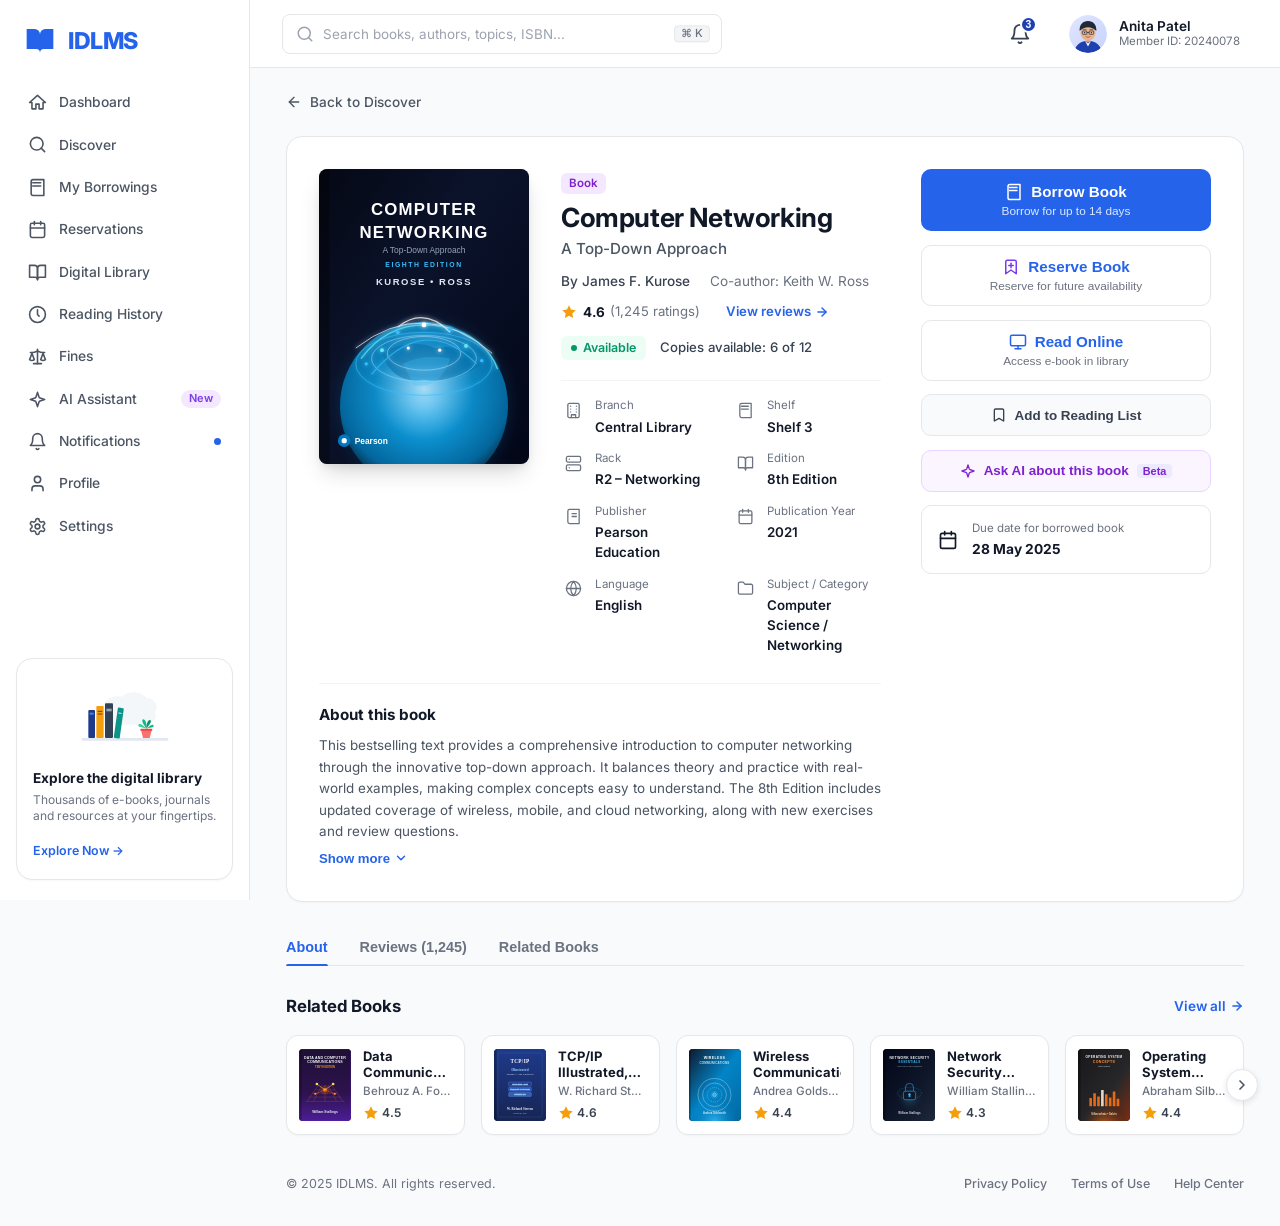
==== commit 1db63f55: "first commit" ====
--- a/book-details.html
+++ b/book-details.html
@@ -1,5 +1,6 @@
 <!DOCTYPE html>
 <html lang="en">
+
 <head>
     <meta charset="UTF-8">
     <meta name="viewport" content="width=device-width, initial-scale=1.0">
@@ -8,6 +9,7 @@
     <link rel="stylesheet" href="css/components.css">
     <link rel="stylesheet" href="css/book-details.css">
 </head>
+
 <body>
     <div class="app-layout">
         <!-- ==================== SIDEBAR ==================== -->
@@ -27,14 +29,16 @@
                 <!-- Navigation Links -->
                 <nav class="sidebar-nav">
                     <a href="dashboard.html" class="nav-link">
-                        <svg xmlns="http://www.w3.org/2000/svg" viewBox="0 0 24 24" fill="none" stroke="currentColor" stroke-width="2" stroke-linecap="round" stroke-linejoin="round">
+                        <svg xmlns="http://www.w3.org/2000/svg" viewBox="0 0 24 24" fill="none" stroke="currentColor"
+                            stroke-width="2" stroke-linecap="round" stroke-linejoin="round">
                             <path d="M10 20v-6h4v6h5v-8h3L12 3 2 12h3v8z"></path>
                         </svg>
                         <span>Dashboard</span>
                     </a>
 
                     <a href="discover.html" class="nav-link">
-                        <svg xmlns="http://www.w3.org/2000/svg" viewBox="0 0 24 24" fill="none" stroke="currentColor" stroke-width="2" stroke-linecap="round" stroke-linejoin="round">
+                        <svg xmlns="http://www.w3.org/2000/svg" viewBox="0 0 24 24" fill="none" stroke="currentColor"
+                            stroke-width="2" stroke-linecap="round" stroke-linejoin="round">
                             <circle cx="11" cy="11" r="8"></circle>
                             <line x1="21" y1="21" x2="16.65" y2="16.65"></line>
                         </svg>
@@ -42,7 +46,8 @@
                     </a>
 
                     <a href="borrowings.html" class="nav-link">
-                        <svg xmlns="http://www.w3.org/2000/svg" viewBox="0 0 24 24" fill="none" stroke="currentColor" stroke-width="2" stroke-linecap="round" stroke-linejoin="round">
+                        <svg xmlns="http://www.w3.org/2000/svg" viewBox="0 0 24 24" fill="none" stroke="currentColor"
+                            stroke-width="2" stroke-linecap="round" stroke-linejoin="round">
                             <path d="M4 19.5v-15A2.5 2.5 0 0 1 6.5 2H20v20H6.5a2.5 2.5 0 0 1-2.5-2.5Z"></path>
                             <path d="M6 6h10"></path>
                             <path d="M6 10h10"></path>
@@ -51,7 +56,8 @@
                     </a>
 
                     <a href="reservations.html" class="nav-link">
-                        <svg xmlns="http://www.w3.org/2000/svg" viewBox="0 0 24 24" fill="none" stroke="currentColor" stroke-width="2" stroke-linecap="round" stroke-linejoin="round">
+                        <svg xmlns="http://www.w3.org/2000/svg" viewBox="0 0 24 24" fill="none" stroke="currentColor"
+                            stroke-width="2" stroke-linecap="round" stroke-linejoin="round">
                             <rect width="18" height="18" x="3" y="4" rx="2" ry="2"></rect>
                             <line x1="16" x2="16" y1="2" y2="6"></line>
                             <line x1="8" x2="8" y1="2" y2="6"></line>
@@ -61,7 +67,8 @@
                     </a>
 
                     <a href="digital-library.html" class="nav-link">
-                        <svg xmlns="http://www.w3.org/2000/svg" viewBox="0 0 24 24" fill="none" stroke="currentColor" stroke-width="2" stroke-linecap="round" stroke-linejoin="round">
+                        <svg xmlns="http://www.w3.org/2000/svg" viewBox="0 0 24 24" fill="none" stroke="currentColor"
+                            stroke-width="2" stroke-linecap="round" stroke-linejoin="round">
                             <path d="M2 3h6a4 4 0 0 1 4 4v14a3 3 0 0 0-3-3H2z"></path>
                             <path d="M22 3h-6a4 4 0 0 0-4 4v14a3 3 0 0 1 3-3h7z"></path>
                         </svg>
@@ -69,7 +76,8 @@
                     </a>
 
                     <a href="reading-history.html" class="nav-link">
-                        <svg xmlns="http://www.w3.org/2000/svg" viewBox="0 0 24 24" fill="none" stroke="currentColor" stroke-width="2" stroke-linecap="round" stroke-linejoin="round">
+                        <svg xmlns="http://www.w3.org/2000/svg" viewBox="0 0 24 24" fill="none" stroke="currentColor"
+                            stroke-width="2" stroke-linecap="round" stroke-linejoin="round">
                             <circle cx="12" cy="12" r="10"></circle>
                             <polyline points="12 6 12 12 14 14"></polyline>
                         </svg>
@@ -77,7 +85,8 @@
                     </a>
 
                     <a href="fines.html" class="nav-link">
-                        <svg xmlns="http://www.w3.org/2000/svg" viewBox="0 0 24 24" fill="none" stroke="currentColor" stroke-width="2" stroke-linecap="round" stroke-linejoin="round">
+                        <svg xmlns="http://www.w3.org/2000/svg" viewBox="0 0 24 24" fill="none" stroke="currentColor"
+                            stroke-width="2" stroke-linecap="round" stroke-linejoin="round">
                             <path d="m16 16 3-8 3 8c-.87.65-1.92 1-3 1s-2.13-.35-3-1Z"></path>
                             <path d="m2 16 3-8 3 8c-.87.65-1.92 1-3 1s-2.13-.35-3-1Z"></path>
                             <path d="M7 21h10"></path>
@@ -88,15 +97,19 @@
                     </a>
 
                     <a href="#" class="nav-link">
-                        <svg xmlns="http://www.w3.org/2000/svg" viewBox="0 0 24 24" fill="none" stroke="currentColor" stroke-width="2" stroke-linecap="round" stroke-linejoin="round">
-                            <path d="m12 3-1.9 5.8a2 2 0 0 1-1.3 1.3L3 12l5.8 1.9a2 2 0 0 1 1.3 1.3L12 21l1.9-5.8a2 2 0 0 1 1.3-1.3L21 12l-5.8-1.9a2 2 0 0 1-1.3-1.3Z"></path>
+                        <svg xmlns="http://www.w3.org/2000/svg" viewBox="0 0 24 24" fill="none" stroke="currentColor"
+                            stroke-width="2" stroke-linecap="round" stroke-linejoin="round">
+                            <path
+                                d="m12 3-1.9 5.8a2 2 0 0 1-1.3 1.3L3 12l5.8 1.9a2 2 0 0 1 1.3 1.3L12 21l1.9-5.8a2 2 0 0 1 1.3-1.3L21 12l-5.8-1.9a2 2 0 0 1-1.3-1.3Z">
+                            </path>
                         </svg>
                         <span>AI Assistant</span>
                         <span class="nav-badge nav-badge-purple">New</span>
                     </a>
 
                     <a href="#" class="nav-link">
-                        <svg xmlns="http://www.w3.org/2000/svg" viewBox="0 0 24 24" fill="none" stroke="currentColor" stroke-width="2" stroke-linecap="round" stroke-linejoin="round">
+                        <svg xmlns="http://www.w3.org/2000/svg" viewBox="0 0 24 24" fill="none" stroke="currentColor"
+                            stroke-width="2" stroke-linecap="round" stroke-linejoin="round">
                             <path d="M6 8a6 6 0 0 1 12 0c0 7 3 9 3 9H3s3-2 3-9"></path>
                             <path d="M10.3 21a1.94 1.94 0 0 0 3.4 0"></path>
                         </svg>
@@ -105,7 +118,8 @@
                     </a>
 
                     <a href="#" class="nav-link">
-                        <svg xmlns="http://www.w3.org/2000/svg" viewBox="0 0 24 24" fill="none" stroke="currentColor" stroke-width="2" stroke-linecap="round" stroke-linejoin="round">
+                        <svg xmlns="http://www.w3.org/2000/svg" viewBox="0 0 24 24" fill="none" stroke="currentColor"
+                            stroke-width="2" stroke-linecap="round" stroke-linejoin="round">
                             <path d="M19 21v-2a4 4 0 0 0-4-4H9a4 4 0 0 0-4 4v2"></path>
                             <circle cx="12" cy="7" r="4"></circle>
                         </svg>
@@ -113,8 +127,11 @@
                     </a>
 
                     <a href="#" class="nav-link">
-                        <svg xmlns="http://www.w3.org/2000/svg" viewBox="0 0 24 24" fill="none" stroke="currentColor" stroke-width="2" stroke-linecap="round" stroke-linejoin="round">
-                            <path d="M12.22 2h-.44a2 2 0 0 0-2 2v.18a2 2 0 0 1-1 1.73l-.43.25a2 2 0 0 1-2 0l-.15-.08a2 2 0 0 0-2.73.73l-.22.38a2 2 0 0 0 .73 2.73l.15.1a2 2 0 0 1 1 1.72v.51a2 2 0 0 1-1 1.74l-.15.09a2 2 0 0 0-.73 2.73l.22.38a2 2 0 0 0 2.73.73l.15-.08a2 2 0 0 1 2 0l.43.25a2 2 0 0 1 1 1.73V20a2 2 0 0 0 2 2h.44a2 2 0 0 0 2-2v-.18a2 2 0 0 1 1-1.73l.43-.25a2 2 0 0 1 2 0l.15.08a2 2 0 0 0 2.73-.73l.22-.39a2 2 0 0 0-.73-2.73l-.15-.08a2 2 0 0 1-1-1.74v-.5a2 2 0 0 1 1-1.74l.15-.09a2 2 0 0 0 .73-2.73l-.22-.38a2 2 0 0 0-2.73-.73l-.15.08a2 2 0 0 1-2 0l-.43-.25a2 2 0 0 1-1-1.73V4a2 2 0 0 0-2-2z"></path>
+                        <svg xmlns="http://www.w3.org/2000/svg" viewBox="0 0 24 24" fill="none" stroke="currentColor"
+                            stroke-width="2" stroke-linecap="round" stroke-linejoin="round">
+                            <path
+                                d="M12.22 2h-.44a2 2 0 0 0-2 2v.18a2 2 0 0 1-1 1.73l-.43.25a2 2 0 0 1-2 0l-.15-.08a2 2 0 0 0-2.73.73l-.22.38a2 2 0 0 0 .73 2.73l.15.1a2 2 0 0 1 1 1.72v.51a2 2 0 0 1-1 1.74l-.15.09a2 2 0 0 0-.73 2.73l.22.38a2 2 0 0 0 2.73.73l.15-.08a2 2 0 0 1 2 0l.43.25a2 2 0 0 1 1 1.73V20a2 2 0 0 0 2 2h.44a2 2 0 0 0 2-2v-.18a2 2 0 0 1 1-1.73l.43-.25a2 2 0 0 1 2 0l.15.08a2 2 0 0 0 2.73-.73l.22-.39a2 2 0 0 0-.73-2.73l-.15-.08a2 2 0 0 1-1-1.74v-.5a2 2 0 0 1 1-1.74l.15-.09a2 2 0 0 0 .73-2.73l-.22-.38a2 2 0 0 0-2.73-.73l-.15.08a2 2 0 0 1-2 0l-.43-.25a2 2 0 0 1-1-1.73V4a2 2 0 0 0-2-2z">
+                            </path>
                             <circle cx="12" cy="12" r="3"></circle>
                         </svg>
                         <span>Settings</span>
@@ -138,11 +155,13 @@
             <!-- Top Header -->
             <header class="top-header">
                 <form class="header-search" id="headerSearchForm" action="search-results.html" method="GET">
-                    <svg class="header-search-icon" xmlns="http://www.w3.org/2000/svg" viewBox="0 0 24 24" fill="none" stroke="currentColor" stroke-width="2" stroke-linecap="round" stroke-linejoin="round">
+                    <svg class="header-search-icon" xmlns="http://www.w3.org/2000/svg" viewBox="0 0 24 24" fill="none"
+                        stroke="currentColor" stroke-width="2" stroke-linecap="round" stroke-linejoin="round">
                         <circle cx="11" cy="11" r="8"></circle>
                         <line x1="21" y1="21" x2="16.65" y2="16.65"></line>
                     </svg>
-                    <input type="text" name="q" id="globalSearchInput" class="header-search-input" placeholder="Search books, authors, topics, ISBN...">
+                    <input type="text" name="q" id="globalSearchInput" class="header-search-input"
+                        placeholder="Search books, authors, topics, ISBN...">
                     <span class="search-shortcut-kbd">&#8984; K</span>
                 </form>
 
@@ -150,27 +169,34 @@
                     <!-- Notifications -->
                     <div class="dropdown-container">
                         <button type="button" class="header-notification-btn" id="notifBtn" title="Notifications">
-                            <svg xmlns="http://www.w3.org/2000/svg" viewBox="0 0 24 24" fill="none" stroke="currentColor" stroke-width="2" stroke-linecap="round" stroke-linejoin="round">
+                            <svg xmlns="http://www.w3.org/2000/svg" viewBox="0 0 24 24" fill="none"
+                                stroke="currentColor" stroke-width="2" stroke-linecap="round" stroke-linejoin="round">
                                 <path d="M6 8a6 6 0 0 1 12 0c0 7 3 9 3 9H3s3-2 3-9"></path>
                                 <path d="M10.3 21a1.94 1.94 0 0 0 3.4 0"></path>
                             </svg>
                             <span class="notification-count-badge">3</span>
                         </button>
                         <div class="popover-menu" id="notifMenu" style="width: 280px;">
-                            <div style="padding: 0.5rem 1rem; font-weight: 700; font-size: 0.85rem; border-bottom: 1px solid #E5E7EB;">
+                            <div
+                                style="padding: 0.5rem 1rem; font-weight: 700; font-size: 0.85rem; border-bottom: 1px solid #E5E7EB;">
                                 Notifications (3)
                             </div>
-                            <div class="popover-item" style="flex-direction: column; align-items: flex-start; gap: 2px;">
+                            <div class="popover-item"
+                                style="flex-direction: column; align-items: flex-start; gap: 2px;">
                                 <span style="font-weight: 600; color: #111827;">Book Due in 2 days</span>
                                 <span style="font-size: 0.72rem; color: #6B7280;">Deep Work is due on 26 May 2025</span>
                             </div>
-                            <div class="popover-item" style="flex-direction: column; align-items: flex-start; gap: 2px;">
+                            <div class="popover-item"
+                                style="flex-direction: column; align-items: flex-start; gap: 2px;">
                                 <span style="font-weight: 600; color: #111827;">Reservation Available</span>
-                                <span style="font-size: 0.72rem; color: #6B7280;">Thinking, Fast and Slow is ready for pickup</span>
-                            </div>
-                            <div class="popover-item" style="flex-direction: column; align-items: flex-start; gap: 2px;">
+                                <span style="font-size: 0.72rem; color: #6B7280;">Thinking, Fast and Slow is ready for
+                                    pickup</span>
+                            </div>
+                            <div class="popover-item"
+                                style="flex-direction: column; align-items: flex-start; gap: 2px;">
                                 <span style="font-weight: 600; color: #DC2626;">Fine Reminder</span>
-                                <span style="font-size: 0.72rem; color: #6B7280;">Outstanding library balance: ₹120</span>
+                                <span style="font-size: 0.72rem; color: #6B7280;">Outstanding library balance:
+                                    ₹120</span>
                             </div>
                         </div>
                     </div>
@@ -178,28 +204,46 @@
                     <!-- User Profile -->
                     <div class="dropdown-container">
                         <div class="user-profile-widget" id="profileWidget">
-                            <img src="assets/images/avatar.svg" alt="Rijul Patel" class="user-avatar-img">
+                            <img src="assets/images/avatar.svg" alt="Anita Patel" class="user-avatar-img">
                             <div class="user-meta">
-                                <span class="user-name">Rijul Patel</span>
+                                <span class="user-name">Anita Patel</span>
                                 <span class="user-member-id">Member ID: 20240078</span>
                             </div>
                         </div>
                         <div class="popover-menu" id="profileMenu">
                             <a href="#" class="popover-item">
-                                <svg xmlns="http://www.w3.org/2000/svg" viewBox="0 0 24 24" fill="none" stroke="currentColor" stroke-width="2"><path d="M19 21v-2a4 4 0 0 0-4-4H9a4 4 0 0 0-4 4v2"></path><circle cx="12" cy="7" r="4"></circle></svg>
+                                <svg xmlns="http://www.w3.org/2000/svg" viewBox="0 0 24 24" fill="none"
+                                    stroke="currentColor" stroke-width="2">
+                                    <path d="M19 21v-2a4 4 0 0 0-4-4H9a4 4 0 0 0-4 4v2"></path>
+                                    <circle cx="12" cy="7" r="4"></circle>
+                                </svg>
                                 <span>My Profile</span>
                             </a>
                             <a href="borrowings.html" class="popover-item">
-                                <svg xmlns="http://www.w3.org/2000/svg" viewBox="0 0 24 24" fill="none" stroke="currentColor" stroke-width="2"><path d="M4 19.5v-15A2.5 2.5 0 0 1 6.5 2H20v20H6.5a2.5 2.5 0 0 1-2.5-2.5Z"></path></svg>
+                                <svg xmlns="http://www.w3.org/2000/svg" viewBox="0 0 24 24" fill="none"
+                                    stroke="currentColor" stroke-width="2">
+                                    <path d="M4 19.5v-15A2.5 2.5 0 0 1 6.5 2H20v20H6.5a2.5 2.5 0 0 1-2.5-2.5Z"></path>
+                                </svg>
                                 <span>Borrowing History</span>
                             </a>
                             <a href="#" class="popover-item">
-                                <svg xmlns="http://www.w3.org/2000/svg" viewBox="0 0 24 24" fill="none" stroke="currentColor" stroke-width="2"><circle cx="12" cy="12" r="3"></circle><path d="M12.22 2h-.44a2 2 0 0 0-2 2v.18a2 2 0 0 1-1 1.73l-.43.25a2 2 0 0 1-2 0l-.15-.08a2 2 0 0 0-2.73.73l-.22.38a2 2 0 0 0 .73 2.73l.15.1a2 2 0 0 1 1 1.72v.51a2 2 0 0 1-1 1.74l-.15.09a2 2 0 0 0-.73 2.73l.22.38a2 2 0 0 0 2.73.73l.15-.08a2 2 0 0 1 2 0l.43.25a2 2 0 0 1 1 1.73V20a2 2 0 0 0 2 2h.44a2 2 0 0 0 2-2v-.18a2 2 0 0 1 1-1.73l.43-.25a2 2 0 0 1 2 0l.15.08a2 2 0 0 0 2.73-.73l.22-.39a2 2 0 0 0-.73-2.73l-.15-.08a2 2 0 0 1-1-1.74v-.5a2 2 0 0 1 1-1.74l.15-.09a2 2 0 0 0 .73-2.73l-.22-.38a2 2 0 0 0-2.73-.73l-.15.08a2 2 0 0 1-2 0l-.43-.25a2 2 0 0 1-1-1.73V4a2 2 0 0 0-2-2z"></path></svg>
+                                <svg xmlns="http://www.w3.org/2000/svg" viewBox="0 0 24 24" fill="none"
+                                    stroke="currentColor" stroke-width="2">
+                                    <circle cx="12" cy="12" r="3"></circle>
+                                    <path
+                                        d="M12.22 2h-.44a2 2 0 0 0-2 2v.18a2 2 0 0 1-1 1.73l-.43.25a2 2 0 0 1-2 0l-.15-.08a2 2 0 0 0-2.73.73l-.22.38a2 2 0 0 0 .73 2.73l.15.1a2 2 0 0 1 1 1.72v.51a2 2 0 0 1-1 1.74l-.15.09a2 2 0 0 0-.73 2.73l.22.38a2 2 0 0 0 2.73.73l.15-.08a2 2 0 0 1 2 0l.43.25a2 2 0 0 1 1 1.73V20a2 2 0 0 0 2 2h.44a2 2 0 0 0 2-2v-.18a2 2 0 0 1 1-1.73l.43-.25a2 2 0 0 1 2 0l.15.08a2 2 0 0 0 2.73-.73l.22-.39a2 2 0 0 0-.73-2.73l-.15-.08a2 2 0 0 1-1-1.74v-.5a2 2 0 0 1 1-1.74l.15-.09a2 2 0 0 0 .73-2.73l-.22-.38a2 2 0 0 0-2.73-.73l-.15.08a2 2 0 0 1-2 0l-.43-.25a2 2 0 0 1-1-1.73V4a2 2 0 0 0-2-2z">
+                                    </path>
+                                </svg>
                                 <span>Account Settings</span>
                             </a>
                             <div class="popover-divider"></div>
                             <a href="index.html" class="popover-item" style="color: #DC2626;">
-                                <svg xmlns="http://www.w3.org/2000/svg" viewBox="0 0 24 24" fill="none" stroke="currentColor" stroke-width="2" style="color: #DC2626;"><path d="M9 21H5a2 2 0 0 1-2-2V5a2 2 0 0 1 2-2h4"></path><polyline points="16 17 21 12 16 7"></polyline><line x1="21" y1="12" x2="9" y2="12"></line></svg>
+                                <svg xmlns="http://www.w3.org/2000/svg" viewBox="0 0 24 24" fill="none"
+                                    stroke="currentColor" stroke-width="2" style="color: #DC2626;">
+                                    <path d="M9 21H5a2 2 0 0 1-2-2V5a2 2 0 0 1 2-2h4"></path>
+                                    <polyline points="16 17 21 12 16 7"></polyline>
+                                    <line x1="21" y1="12" x2="9" y2="12"></line>
+                                </svg>
                                 <span>Sign Out</span>
                             </a>
                         </div>
@@ -212,7 +256,8 @@
                 <!-- Back navigation link -->
                 <div class="back-nav-wrap">
                     <a href="dashboard.html" class="back-nav-link" id="backBtn">
-                        <svg xmlns="http://www.w3.org/2000/svg" viewBox="0 0 24 24" fill="none" stroke="currentColor" stroke-width="2" stroke-linecap="round" stroke-linejoin="round">
+                        <svg xmlns="http://www.w3.org/2000/svg" viewBox="0 0 24 24" fill="none" stroke="currentColor"
+                            stroke-width="2" stroke-linecap="round" stroke-linejoin="round">
                             <line x1="19" y1="12" x2="5" y2="12"></line>
                             <polyline points="12 19 5 12 12 5"></polyline>
                         </svg>
@@ -228,7 +273,8 @@
                         <div class="book-hero-section">
                             <!-- Large Book Cover -->
                             <div class="book-cover-large-wrap">
-                                <img src="assets/images/covers/computer-networking.svg" alt="Computer Networking" id="bookCover" class="book-cover-large">
+                                <img src="assets/images/covers/computer-networking.svg" alt="Computer Networking"
+                                    id="bookCover" class="book-cover-large">
                             </div>
 
                             <!-- Meta Details -->
@@ -239,18 +285,23 @@
 
                                 <div class="book-authors-row">
                                     <span class="book-author-primary" id="bookAuthor">By James F. Kurose</span>
-                                    <span class="book-author-secondary" id="bookCoAuthor">Co-author: Keith W. Ross</span>
+                                    <span class="book-author-secondary" id="bookCoAuthor">Co-author: Keith W.
+                                        Ross</span>
                                 </div>
 
                                 <div class="book-rating-row">
                                     <svg class="star-icon-gold" viewBox="0 0 24 24" fill="currentColor">
-                                        <polygon points="12 2 15.09 8.26 22 9.27 17 14.14 18.18 21.02 12 17.77 5.82 21.02 7 14.14 2 9.27 8.91 8.26 12 2"></polygon>
+                                        <polygon
+                                            points="12 2 15.09 8.26 22 9.27 17 14.14 18.18 21.02 12 17.77 5.82 21.02 7 14.14 2 9.27 8.91 8.26 12 2">
+                                        </polygon>
                                     </svg>
                                     <span class="rating-score" id="bookRating">4.6</span>
                                     <span class="rating-count" id="bookRatingCount">(1,245 ratings)</span>
                                     <a class="view-reviews-link" id="viewReviewsLink">
                                         <span>View reviews</span>
-                                        <svg xmlns="http://www.w3.org/2000/svg" width="14" height="14" viewBox="0 0 24 24" fill="none" stroke="currentColor" stroke-width="2.5" stroke-linecap="round" stroke-linejoin="round">
+                                        <svg xmlns="http://www.w3.org/2000/svg" width="14" height="14"
+                                            viewBox="0 0 24 24" fill="none" stroke="currentColor" stroke-width="2.5"
+                                            stroke-linecap="round" stroke-linejoin="round">
                                             <line x1="5" y1="12" x2="19" y2="12"></line>
                                             <polyline points="12 5 19 12 12 19"></polyline>
                                         </svg>
@@ -270,7 +321,9 @@
                                     <!-- 1. Branch -->
                                     <div class="spec-item">
                                         <div class="spec-icon-box">
-                                            <svg xmlns="http://www.w3.org/2000/svg" viewBox="0 0 24 24" fill="none" stroke="currentColor" stroke-width="1.8" stroke-linecap="round" stroke-linejoin="round">
+                                            <svg xmlns="http://www.w3.org/2000/svg" viewBox="0 0 24 24" fill="none"
+                                                stroke="currentColor" stroke-width="1.8" stroke-linecap="round"
+                                                stroke-linejoin="round">
                                                 <rect width="16" height="20" x="4" y="2" rx="2" ry="2"></rect>
                                                 <path d="M9 22v-4h6v4"></path>
                                                 <path d="M8 6h.01"></path>
@@ -290,8 +343,12 @@
                                     <!-- 2. Shelf -->
                                     <div class="spec-item">
                                         <div class="spec-icon-box">
-                                            <svg xmlns="http://www.w3.org/2000/svg" viewBox="0 0 24 24" fill="none" stroke="currentColor" stroke-width="1.8" stroke-linecap="round" stroke-linejoin="round">
-                                                <path d="M4 19.5v-15A2.5 2.5 0 0 1 6.5 2H20v20H6.5a2.5 2.5 0 0 1-2.5-2.5Z"></path>
+                                            <svg xmlns="http://www.w3.org/2000/svg" viewBox="0 0 24 24" fill="none"
+                                                stroke="currentColor" stroke-width="1.8" stroke-linecap="round"
+                                                stroke-linejoin="round">
+                                                <path
+                                                    d="M4 19.5v-15A2.5 2.5 0 0 1 6.5 2H20v20H6.5a2.5 2.5 0 0 1-2.5-2.5Z">
+                                                </path>
                                                 <path d="M6 6h10"></path>
                                                 <path d="M6 10h10"></path>
                                             </svg>
@@ -305,7 +362,9 @@
                                     <!-- 3. Rack -->
                                     <div class="spec-item">
                                         <div class="spec-icon-box">
-                                            <svg xmlns="http://www.w3.org/2000/svg" viewBox="0 0 24 24" fill="none" stroke="currentColor" stroke-width="1.8" stroke-linecap="round" stroke-linejoin="round">
+                                            <svg xmlns="http://www.w3.org/2000/svg" viewBox="0 0 24 24" fill="none"
+                                                stroke="currentColor" stroke-width="1.8" stroke-linecap="round"
+                                                stroke-linejoin="round">
                                                 <rect width="20" height="8" x="2" y="2" rx="2" ry="2"></rect>
                                                 <rect width="20" height="8" x="2" y="14" rx="2" ry="2"></rect>
                                                 <line x1="6" x2="6.01" y1="6" y2="6"></line>
@@ -321,7 +380,9 @@
                                     <!-- 4. Edition -->
                                     <div class="spec-item">
                                         <div class="spec-icon-box">
-                                            <svg xmlns="http://www.w3.org/2000/svg" viewBox="0 0 24 24" fill="none" stroke="currentColor" stroke-width="1.8" stroke-linecap="round" stroke-linejoin="round">
+                                            <svg xmlns="http://www.w3.org/2000/svg" viewBox="0 0 24 24" fill="none"
+                                                stroke="currentColor" stroke-width="1.8" stroke-linecap="round"
+                                                stroke-linejoin="round">
                                                 <path d="M2 3h6a4 4 0 0 1 4 4v14a3 3 0 0 0-3-3H2z"></path>
                                                 <path d="M22 3h-6a4 4 0 0 0-4 4v14a3 3 0 0 1 3-3h7z"></path>
                                             </svg>
@@ -335,8 +396,12 @@
                                     <!-- 5. Publisher -->
                                     <div class="spec-item">
                                         <div class="spec-icon-box">
-                                            <svg xmlns="http://www.w3.org/2000/svg" viewBox="0 0 24 24" fill="none" stroke="currentColor" stroke-width="1.8" stroke-linecap="round" stroke-linejoin="round">
-                                                <path d="M4 19.5v-15A2.5 2.5 0 0 1 6.5 2H20v20H6.5a2.5 2.5 0 0 1-2.5-2.5Z"></path>
+                                            <svg xmlns="http://www.w3.org/2000/svg" viewBox="0 0 24 24" fill="none"
+                                                stroke="currentColor" stroke-width="1.8" stroke-linecap="round"
+                                                stroke-linejoin="round">
+                                                <path
+                                                    d="M4 19.5v-15A2.5 2.5 0 0 1 6.5 2H20v20H6.5a2.5 2.5 0 0 1-2.5-2.5Z">
+                                                </path>
                                                 <line x1="10" x2="16" y1="8" y2="8"></line>
                                                 <line x1="10" x2="16" y1="12" y2="12"></line>
                                             </svg>
@@ -350,7 +415,9 @@
                                     <!-- 6. Publication Year -->
                                     <div class="spec-item">
                                         <div class="spec-icon-box">
-                                            <svg xmlns="http://www.w3.org/2000/svg" viewBox="0 0 24 24" fill="none" stroke="currentColor" stroke-width="1.8" stroke-linecap="round" stroke-linejoin="round">
+                                            <svg xmlns="http://www.w3.org/2000/svg" viewBox="0 0 24 24" fill="none"
+                                                stroke="currentColor" stroke-width="1.8" stroke-linecap="round"
+                                                stroke-linejoin="round">
                                                 <rect width="18" height="18" x="3" y="4" rx="2" ry="2"></rect>
                                                 <line x1="16" x2="16" y1="2" y2="6"></line>
                                                 <line x1="8" x2="8" y1="2" y2="6"></line>
@@ -366,10 +433,14 @@
                                     <!-- 7. Language -->
                                     <div class="spec-item">
                                         <div class="spec-icon-box">
-                                            <svg xmlns="http://www.w3.org/2000/svg" viewBox="0 0 24 24" fill="none" stroke="currentColor" stroke-width="1.8" stroke-linecap="round" stroke-linejoin="round">
+                                            <svg xmlns="http://www.w3.org/2000/svg" viewBox="0 0 24 24" fill="none"
+                                                stroke="currentColor" stroke-width="1.8" stroke-linecap="round"
+                                                stroke-linejoin="round">
                                                 <circle cx="12" cy="12" r="10"></circle>
                                                 <line x1="2" x2="22" y1="12" y2="12"></line>
-                                                <path d="M12 2a15.3 15.3 0 0 1 4 10 15.3 15.3 0 0 1-4 10 15.3 15.3 0 0 1-4-10 15.3 15.3 0 0 1 4-10z"></path>
+                                                <path
+                                                    d="M12 2a15.3 15.3 0 0 1 4 10 15.3 15.3 0 0 1-4 10 15.3 15.3 0 0 1-4-10 15.3 15.3 0 0 1 4-10z">
+                                                </path>
                                             </svg>
                                         </div>
                                         <div class="spec-details">
@@ -381,13 +452,18 @@
                                     <!-- 8. Subject / Category -->
                                     <div class="spec-item">
                                         <div class="spec-icon-box">
-                                            <svg xmlns="http://www.w3.org/2000/svg" viewBox="0 0 24 24" fill="none" stroke="currentColor" stroke-width="1.8" stroke-linecap="round" stroke-linejoin="round">
-                                                <path d="M4 20h16a2 2 0 0 0 2-2V8a2 2 0 0 0-2-2h-7.93a2 2 0 0 1-1.66-.9l-.82-1.2A2 2 0 0 0 7.93 3H4a2 2 0 0 0-2 2v13c0 1.1.9 2 2 2Z"></path>
+                                            <svg xmlns="http://www.w3.org/2000/svg" viewBox="0 0 24 24" fill="none"
+                                                stroke="currentColor" stroke-width="1.8" stroke-linecap="round"
+                                                stroke-linejoin="round">
+                                                <path
+                                                    d="M4 20h16a2 2 0 0 0 2-2V8a2 2 0 0 0-2-2h-7.93a2 2 0 0 1-1.66-.9l-.82-1.2A2 2 0 0 0 7.93 3H4a2 2 0 0 0-2 2v13c0 1.1.9 2 2 2Z">
+                                                </path>
                                             </svg>
                                         </div>
                                         <div class="spec-details">
                                             <span class="spec-label">Subject / Category</span>
-                                            <span class="spec-value" id="bookCategory">Computer Science / Networking</span>
+                                            <span class="spec-value" id="bookCategory">Computer Science /
+                                                Networking</span>
                                         </div>
                                     </div>
                                 </div>
@@ -398,14 +474,24 @@
                         <div class="book-about-section">
                             <h3 class="about-heading">About this book</h3>
                             <p class="about-text" id="bookAbout">
-                                This bestselling text provides a comprehensive introduction to computer networking through the innovative top-down approach. It balances theory and practice with real-world examples, making complex concepts easy to understand. The 8th Edition includes updated coverage of wireless, mobile, and cloud networking, along with new exercises and review questions.
+                                This bestselling text provides a comprehensive introduction to computer networking
+                                through the innovative top-down approach. It balances theory and practice with
+                                real-world examples, making complex concepts easy to understand. The 8th Edition
+                                includes updated coverage of wireless, mobile, and cloud networking, along with new
+                                exercises and review questions.
                             </p>
                             <p class="about-text about-extended-text" id="bookAboutExtended">
-                                Widely adopted by academic institutions and networking professionals worldwide, this edition incorporates recent advancements in networking architecture, Software-Defined Networking (SDN), internet security, and modern transport layer protocols including QUIC. Features hands-on Wireshark lab assignments and comprehensive end-of-chapter problems.
+                                Widely adopted by academic institutions and networking professionals worldwide, this
+                                edition incorporates recent advancements in networking architecture, Software-Defined
+                                Networking (SDN), internet security, and modern transport layer protocols including
+                                QUIC. Features hands-on Wireshark lab assignments and comprehensive end-of-chapter
+                                problems.
                             </p>
                             <button type="button" class="btn-show-more" id="btnShowMore">
                                 <span>Show more</span>
-                                <svg xmlns="http://www.w3.org/2000/svg" width="14" height="14" viewBox="0 0 24 24" fill="none" stroke="currentColor" stroke-width="2.5" stroke-linecap="round" stroke-linejoin="round">
+                                <svg xmlns="http://www.w3.org/2000/svg" width="14" height="14" viewBox="0 0 24 24"
+                                    fill="none" stroke="currentColor" stroke-width="2.5" stroke-linecap="round"
+                                    stroke-linejoin="round">
                                     <polyline points="6 9 12 15 18 9"></polyline>
                                 </svg>
                             </button>
@@ -417,7 +503,9 @@
                         <!-- 1. Borrow Book Primary Action -->
                         <button type="button" class="btn-action-borrow" id="btnBorrowBook">
                             <div class="action-btn-main-row">
-                                <svg xmlns="http://www.w3.org/2000/svg" viewBox="0 0 24 24" fill="none" stroke="currentColor" stroke-width="2" stroke-linecap="round" stroke-linejoin="round">
+                                <svg xmlns="http://www.w3.org/2000/svg" viewBox="0 0 24 24" fill="none"
+                                    stroke="currentColor" stroke-width="2" stroke-linecap="round"
+                                    stroke-linejoin="round">
                                     <path d="M4 19.5v-15A2.5 2.5 0 0 1 6.5 2H20v20H6.5a2.5 2.5 0 0 1-2.5-2.5Z"></path>
                                     <path d="M6 6h10"></path>
                                     <path d="M6 10h10"></path>
@@ -430,7 +518,9 @@
                         <!-- 2. Reserve Book Secondary Action -->
                         <button type="button" class="btn-action-reserve" id="btnReserveBook">
                             <div class="action-btn-main-row">
-                                <svg xmlns="http://www.w3.org/2000/svg" viewBox="0 0 24 24" fill="none" stroke="currentColor" stroke-width="2" stroke-linecap="round" stroke-linejoin="round">
+                                <svg xmlns="http://www.w3.org/2000/svg" viewBox="0 0 24 24" fill="none"
+                                    stroke="currentColor" stroke-width="2" stroke-linecap="round"
+                                    stroke-linejoin="round">
                                     <path d="M19 21l-7-5-7 5V5a2 2 0 0 1 2-2h10a2 2 0 0 1 2 2z"></path>
                                     <line x1="12" y1="7" x2="12" y2="13"></line>
                                     <line x1="9" y1="10" x2="15" y2="10"></line>
@@ -443,7 +533,9 @@
                         <!-- 3. Read Online Action -->
                         <button type="button" class="btn-action-read" id="btnReadOnline">
                             <div class="action-btn-main-row">
-                                <svg xmlns="http://www.w3.org/2000/svg" viewBox="0 0 24 24" fill="none" stroke="currentColor" stroke-width="2" stroke-linecap="round" stroke-linejoin="round">
+                                <svg xmlns="http://www.w3.org/2000/svg" viewBox="0 0 24 24" fill="none"
+                                    stroke="currentColor" stroke-width="2" stroke-linecap="round"
+                                    stroke-linejoin="round">
                                     <rect width="20" height="14" x="2" y="3" rx="2"></rect>
                                     <line x1="8" x2="16" y1="21" y2="21"></line>
                                     <line x1="12" x2="12" y1="17" y2="21"></line>
@@ -455,7 +547,8 @@
 
                         <!-- 4. Add to Reading List Action -->
                         <button type="button" class="btn-action-bookmark" id="btnBookmark">
-                            <svg xmlns="http://www.w3.org/2000/svg" viewBox="0 0 24 24" fill="none" stroke="currentColor" stroke-width="2" stroke-linecap="round" stroke-linejoin="round">
+                            <svg xmlns="http://www.w3.org/2000/svg" viewBox="0 0 24 24" fill="none"
+                                stroke="currentColor" stroke-width="2" stroke-linecap="round" stroke-linejoin="round">
                                 <path d="m19 21-7-4-7 4V5a2 2 0 0 1 2-2h10a2 2 0 0 1 2 2v16z"></path>
                             </svg>
                             <span id="bookmarkBtnText">Add to Reading List</span>
@@ -463,8 +556,11 @@
 
                         <!-- 5. Ask AI Action -->
                         <button type="button" class="btn-action-ai" id="btnAskAI">
-                            <svg xmlns="http://www.w3.org/2000/svg" viewBox="0 0 24 24" fill="none" stroke="currentColor" stroke-width="2" stroke-linecap="round" stroke-linejoin="round">
-                                <path d="m12 3-1.9 5.8a2 2 0 0 1-1.3 1.3L3 12l5.8 1.9a2 2 0 0 1 1.3 1.3L12 21l1.9-5.8a2 2 0 0 1 1.3-1.3L21 12l-5.8-1.9a2 2 0 0 1-1.3-1.3Z"></path>
+                            <svg xmlns="http://www.w3.org/2000/svg" viewBox="0 0 24 24" fill="none"
+                                stroke="currentColor" stroke-width="2" stroke-linecap="round" stroke-linejoin="round">
+                                <path
+                                    d="m12 3-1.9 5.8a2 2 0 0 1-1.3 1.3L3 12l5.8 1.9a2 2 0 0 1 1.3 1.3L12 21l1.9-5.8a2 2 0 0 1 1.3-1.3L21 12l-5.8-1.9a2 2 0 0 1-1.3-1.3Z">
+                                </path>
                             </svg>
                             <span>Ask AI about this book</span>
                             <span class="ai-beta-tag">Beta</span>
@@ -473,7 +569,9 @@
                         <!-- 6. Due Date Card -->
                         <div class="due-date-card" id="dueDateCard">
                             <div class="due-icon-box">
-                                <svg xmlns="http://www.w3.org/2000/svg" viewBox="0 0 24 24" fill="none" stroke="currentColor" stroke-width="2" stroke-linecap="round" stroke-linejoin="round">
+                                <svg xmlns="http://www.w3.org/2000/svg" viewBox="0 0 24 24" fill="none"
+                                    stroke="currentColor" stroke-width="2" stroke-linecap="round"
+                                    stroke-linejoin="round">
                                     <rect width="18" height="18" x="3" y="4" rx="2" ry="2"></rect>
                                     <line x1="16" x2="16" y1="2" y2="6"></line>
                                     <line x1="8" x2="8" y1="2" y2="6"></line>
@@ -491,8 +589,10 @@
                 <!-- Navigation Tabs: About, Reviews, Related Books -->
                 <div class="details-tabs-row">
                     <button type="button" class="detail-tab-btn active" data-tab="about">About</button>
-                    <button type="button" class="detail-tab-btn" data-tab="reviews" id="tabReviewsBtn">Reviews (1,245)</button>
-                    <button type="button" class="detail-tab-btn" data-tab="related" id="tabRelatedBtn">Related Books</button>
+                    <button type="button" class="detail-tab-btn" data-tab="reviews" id="tabReviewsBtn">Reviews
+                        (1,245)</button>
+                    <button type="button" class="detail-tab-btn" data-tab="related" id="tabRelatedBtn">Related
+                        Books</button>
                 </div>
 
                 <!-- Tab Panel 1 & Default: Related Books Section -->
@@ -502,7 +602,9 @@
                             <h2 class="related-title">Related Books</h2>
                             <a href="discover.html" class="related-view-all">
                                 <span>View all</span>
-                                <svg xmlns="http://www.w3.org/2000/svg" width="14" height="14" viewBox="0 0 24 24" fill="none" stroke="currentColor" stroke-width="2.5" stroke-linecap="round" stroke-linejoin="round">
+                                <svg xmlns="http://www.w3.org/2000/svg" width="14" height="14" viewBox="0 0 24 24"
+                                    fill="none" stroke="currentColor" stroke-width="2.5" stroke-linecap="round"
+                                    stroke-linejoin="round">
                                     <line x1="5" y1="12" x2="19" y2="12"></line>
                                     <polyline points="12 5 19 12 12 19"></polyline>
                                 </svg>
@@ -515,14 +617,18 @@
                                 <!-- Card 1: Data Communications and Networking -->
                                 <a href="book-details.html?id=data-communications" class="related-book-card">
                                     <div class="related-cover-thumb">
-                                        <img src="assets/images/covers/data-comm.svg" alt="Data Communications and Networking">
+                                        <img src="assets/images/covers/data-comm.svg"
+                                            alt="Data Communications and Networking">
                                     </div>
                                     <div class="related-meta">
                                         <h3 class="related-book-title">Data Communications and Networking</h3>
                                         <span class="related-book-author">Behrouz A. Forouzan</span>
                                         <div class="related-rating-row">
-                                            <svg class="star-icon-gold" viewBox="0 0 24 24" fill="currentColor" width="12" height="12">
-                                                <polygon points="12 2 15.09 8.26 22 9.27 17 14.14 18.18 21.02 12 17.77 5.82 21.02 7 14.14 2 9.27 8.91 8.26 12 2"></polygon>
+                                            <svg class="star-icon-gold" viewBox="0 0 24 24" fill="currentColor"
+                                                width="12" height="12">
+                                                <polygon
+                                                    points="12 2 15.09 8.26 22 9.27 17 14.14 18.18 21.02 12 17.77 5.82 21.02 7 14.14 2 9.27 8.91 8.26 12 2">
+                                                </polygon>
                                             </svg>
                                             <span>4.5</span>
                                         </div>
@@ -532,14 +638,18 @@
                                 <!-- Card 2: TCP/IP Illustrated Volume 1 -->
                                 <a href="book-details.html?id=tcp-ip-illustrated" class="related-book-card">
                                     <div class="related-cover-thumb">
-                                        <img src="assets/images/covers/tcp-ip-illustrated.svg" alt="TCP/IP Illustrated Volume 1">
+                                        <img src="assets/images/covers/tcp-ip-illustrated.svg"
+                                            alt="TCP/IP Illustrated Volume 1">
                                     </div>
                                     <div class="related-meta">
                                         <h3 class="related-book-title">TCP/IP Illustrated Volume 1</h3>
                                         <span class="related-book-author">W. Richard Stevens</span>
                                         <div class="related-rating-row">
-                                            <svg class="star-icon-gold" viewBox="0 0 24 24" fill="currentColor" width="12" height="12">
-                                                <polygon points="12 2 15.09 8.26 22 9.27 17 14.14 18.18 21.02 12 17.77 5.82 21.02 7 14.14 2 9.27 8.91 8.26 12 2"></polygon>
+                                            <svg class="star-icon-gold" viewBox="0 0 24 24" fill="currentColor"
+                                                width="12" height="12">
+                                                <polygon
+                                                    points="12 2 15.09 8.26 22 9.27 17 14.14 18.18 21.02 12 17.77 5.82 21.02 7 14.14 2 9.27 8.91 8.26 12 2">
+                                                </polygon>
                                             </svg>
                                             <span>4.6</span>
                                         </div>
@@ -555,8 +665,11 @@
                                         <h3 class="related-book-title">Wireless Communications</h3>
                                         <span class="related-book-author">Andrea Goldsmith</span>
                                         <div class="related-rating-row">
-                                            <svg class="star-icon-gold" viewBox="0 0 24 24" fill="currentColor" width="12" height="12">
-                                                <polygon points="12 2 15.09 8.26 22 9.27 17 14.14 18.18 21.02 12 17.77 5.82 21.02 7 14.14 2 9.27 8.91 8.26 12 2"></polygon>
+                                            <svg class="star-icon-gold" viewBox="0 0 24 24" fill="currentColor"
+                                                width="12" height="12">
+                                                <polygon
+                                                    points="12 2 15.09 8.26 22 9.27 17 14.14 18.18 21.02 12 17.77 5.82 21.02 7 14.14 2 9.27 8.91 8.26 12 2">
+                                                </polygon>
                                             </svg>
                                             <span>4.4</span>
                                         </div>
@@ -566,14 +679,18 @@
                                 <!-- Card 4: Network Security Essentials -->
                                 <a href="book-details.html?id=network-security" class="related-book-card">
                                     <div class="related-cover-thumb">
-                                        <img src="assets/images/covers/network-security.svg" alt="Network Security Essentials">
+                                        <img src="assets/images/covers/network-security.svg"
+                                            alt="Network Security Essentials">
                                     </div>
                                     <div class="related-meta">
                                         <h3 class="related-book-title">Network Security Essentials</h3>
                                         <span class="related-book-author">William Stallings</span>
                                         <div class="related-rating-row">
-                                            <svg class="star-icon-gold" viewBox="0 0 24 24" fill="currentColor" width="12" height="12">
-                                                <polygon points="12 2 15.09 8.26 22 9.27 17 14.14 18.18 21.02 12 17.77 5.82 21.02 7 14.14 2 9.27 8.91 8.26 12 2"></polygon>
+                                            <svg class="star-icon-gold" viewBox="0 0 24 24" fill="currentColor"
+                                                width="12" height="12">
+                                                <polygon
+                                                    points="12 2 15.09 8.26 22 9.27 17 14.14 18.18 21.02 12 17.77 5.82 21.02 7 14.14 2 9.27 8.91 8.26 12 2">
+                                                </polygon>
                                             </svg>
                                             <span>4.3</span>
                                         </div>
@@ -589,8 +706,11 @@
                                         <h3 class="related-book-title">Operating System Concepts</h3>
                                         <span class="related-book-author">Abraham Silberschatz</span>
                                         <div class="related-rating-row">
-                                            <svg class="star-icon-gold" viewBox="0 0 24 24" fill="currentColor" width="12" height="12">
-                                                <polygon points="12 2 15.09 8.26 22 9.27 17 14.14 18.18 21.02 12 17.77 5.82 21.02 7 14.14 2 9.27 8.91 8.26 12 2"></polygon>
+                                            <svg class="star-icon-gold" viewBox="0 0 24 24" fill="currentColor"
+                                                width="12" height="12">
+                                                <polygon
+                                                    points="12 2 15.09 8.26 22 9.27 17 14.14 18.18 21.02 12 17.77 5.82 21.02 7 14.14 2 9.27 8.91 8.26 12 2">
+                                                </polygon>
                                             </svg>
                                             <span>4.4</span>
                                         </div>
@@ -599,8 +719,11 @@
                             </div>
 
                             <!-- Carousel arrow button -->
-                            <button type="button" class="related-next-btn" id="relatedNextBtn" title="Next related books">
-                                <svg xmlns="http://www.w3.org/2000/svg" width="16" height="16" viewBox="0 0 24 24" fill="none" stroke="currentColor" stroke-width="2.5" stroke-linecap="round" stroke-linejoin="round">
+                            <button type="button" class="related-next-btn" id="relatedNextBtn"
+                                title="Next related books">
+                                <svg xmlns="http://www.w3.org/2000/svg" width="16" height="16" viewBox="0 0 24 24"
+                                    fill="none" stroke="currentColor" stroke-width="2.5" stroke-linecap="round"
+                                    stroke-linejoin="round">
                                     <polyline points="9 18 15 12 9 6"></polyline>
                                 </svg>
                             </button>
@@ -616,16 +739,43 @@
                                 <span class="big-rating-number" id="reviewBigRating">4.6</span>
                                 <div class="stars-rating-wrap">
                                     <div style="display: flex; gap: 2px;">
-                                        <svg class="star-icon-gold" viewBox="0 0 24 24" fill="currentColor" width="16" height="16"><polygon points="12 2 15.09 8.26 22 9.27 17 14.14 18.18 21.02 12 17.77 5.82 21.02 7 14.14 2 9.27 8.91 8.26 12 2"></polygon></svg>
-                                        <svg class="star-icon-gold" viewBox="0 0 24 24" fill="currentColor" width="16" height="16"><polygon points="12 2 15.09 8.26 22 9.27 17 14.14 18.18 21.02 12 17.77 5.82 21.02 7 14.14 2 9.27 8.91 8.26 12 2"></polygon></svg>
-                                        <svg class="star-icon-gold" viewBox="0 0 24 24" fill="currentColor" width="16" height="16"><polygon points="12 2 15.09 8.26 22 9.27 17 14.14 18.18 21.02 12 17.77 5.82 21.02 7 14.14 2 9.27 8.91 8.26 12 2"></polygon></svg>
-                                        <svg class="star-icon-gold" viewBox="0 0 24 24" fill="currentColor" width="16" height="16"><polygon points="12 2 15.09 8.26 22 9.27 17 14.14 18.18 21.02 12 17.77 5.82 21.02 7 14.14 2 9.27 8.91 8.26 12 2"></polygon></svg>
-                                        <svg class="star-icon-gold" viewBox="0 0 24 24" fill="currentColor" width="16" height="16" style="opacity: 0.5;"><polygon points="12 2 15.09 8.26 22 9.27 17 14.14 18.18 21.02 12 17.77 5.82 21.02 7 14.14 2 9.27 8.91 8.26 12 2"></polygon></svg>
-                                    </div>
-                                    <span style="font-size: 0.78rem; color: #6B7280;" id="reviewTotalRatings">Based on 1,245 verified ratings</span>
+                                        <svg class="star-icon-gold" viewBox="0 0 24 24" fill="currentColor" width="16"
+                                            height="16">
+                                            <polygon
+                                                points="12 2 15.09 8.26 22 9.27 17 14.14 18.18 21.02 12 17.77 5.82 21.02 7 14.14 2 9.27 8.91 8.26 12 2">
+                                            </polygon>
+                                        </svg>
+                                        <svg class="star-icon-gold" viewBox="0 0 24 24" fill="currentColor" width="16"
+                                            height="16">
+                                            <polygon
+                                                points="12 2 15.09 8.26 22 9.27 17 14.14 18.18 21.02 12 17.77 5.82 21.02 7 14.14 2 9.27 8.91 8.26 12 2">
+                                            </polygon>
+                                        </svg>
+                                        <svg class="star-icon-gold" viewBox="0 0 24 24" fill="currentColor" width="16"
+                                            height="16">
+                                            <polygon
+                                                points="12 2 15.09 8.26 22 9.27 17 14.14 18.18 21.02 12 17.77 5.82 21.02 7 14.14 2 9.27 8.91 8.26 12 2">
+                                            </polygon>
+                                        </svg>
+                                        <svg class="star-icon-gold" viewBox="0 0 24 24" fill="currentColor" width="16"
+                                            height="16">
+                                            <polygon
+                                                points="12 2 15.09 8.26 22 9.27 17 14.14 18.18 21.02 12 17.77 5.82 21.02 7 14.14 2 9.27 8.91 8.26 12 2">
+                                            </polygon>
+                                        </svg>
+                                        <svg class="star-icon-gold" viewBox="0 0 24 24" fill="currentColor" width="16"
+                                            height="16" style="opacity: 0.5;">
+                                            <polygon
+                                                points="12 2 15.09 8.26 22 9.27 17 14.14 18.18 21.02 12 17.77 5.82 21.02 7 14.14 2 9.27 8.91 8.26 12 2">
+                                            </polygon>
+                                        </svg>
+                                    </div>
+                                    <span style="font-size: 0.78rem; color: #6B7280;" id="reviewTotalRatings">Based on
+                                        1,245 verified ratings</span>
                                 </div>
                             </div>
-                            <button type="button" class="btn btn-secondary" id="btnWriteReview" style="font-size: 0.8rem; padding: 0.5rem 0.9rem;">Write a Review</button>
+                            <button type="button" class="btn btn-secondary" id="btnWriteReview"
+                                style="font-size: 0.8rem; padding: 0.5rem 0.9rem;">Write a Review</button>
                         </div>
 
                         <!-- Reviews List Container -->
@@ -652,4 +802,5 @@
     <script src="js/data.js"></script>
     <script src="js/app.js"></script>
 </body>
-</html>
+
+</html>
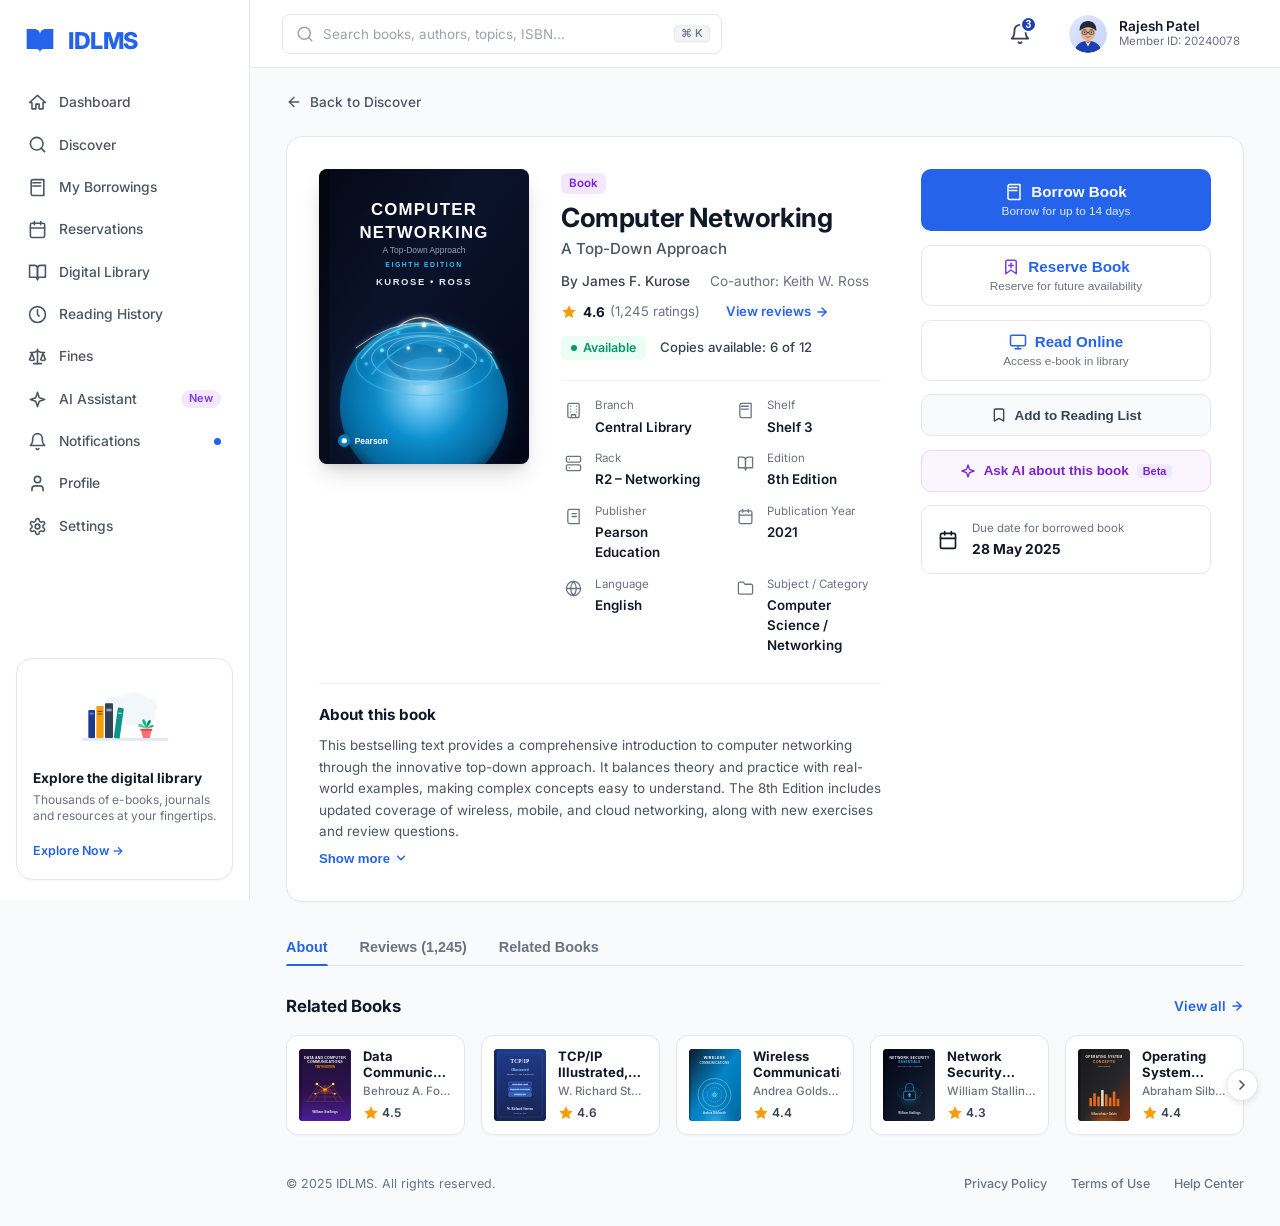
==== commit 6322d8c0: "first commit" ====
--- a/book-details.html
+++ b/book-details.html
@@ -204,9 +204,9 @@
                     <!-- User Profile -->
                     <div class="dropdown-container">
                         <div class="user-profile-widget" id="profileWidget">
-                            <img src="assets/images/avatar.svg" alt="Anita Patel" class="user-avatar-img">
+                            <img src="assets/images/avatar.svg" alt="Rajesh Patel" class="user-avatar-img">
                             <div class="user-meta">
-                                <span class="user-name">Anita Patel</span>
+                                <span class="user-name">Rajesh Patel</span>
                                 <span class="user-member-id">Member ID: 20240078</span>
                             </div>
                         </div>
